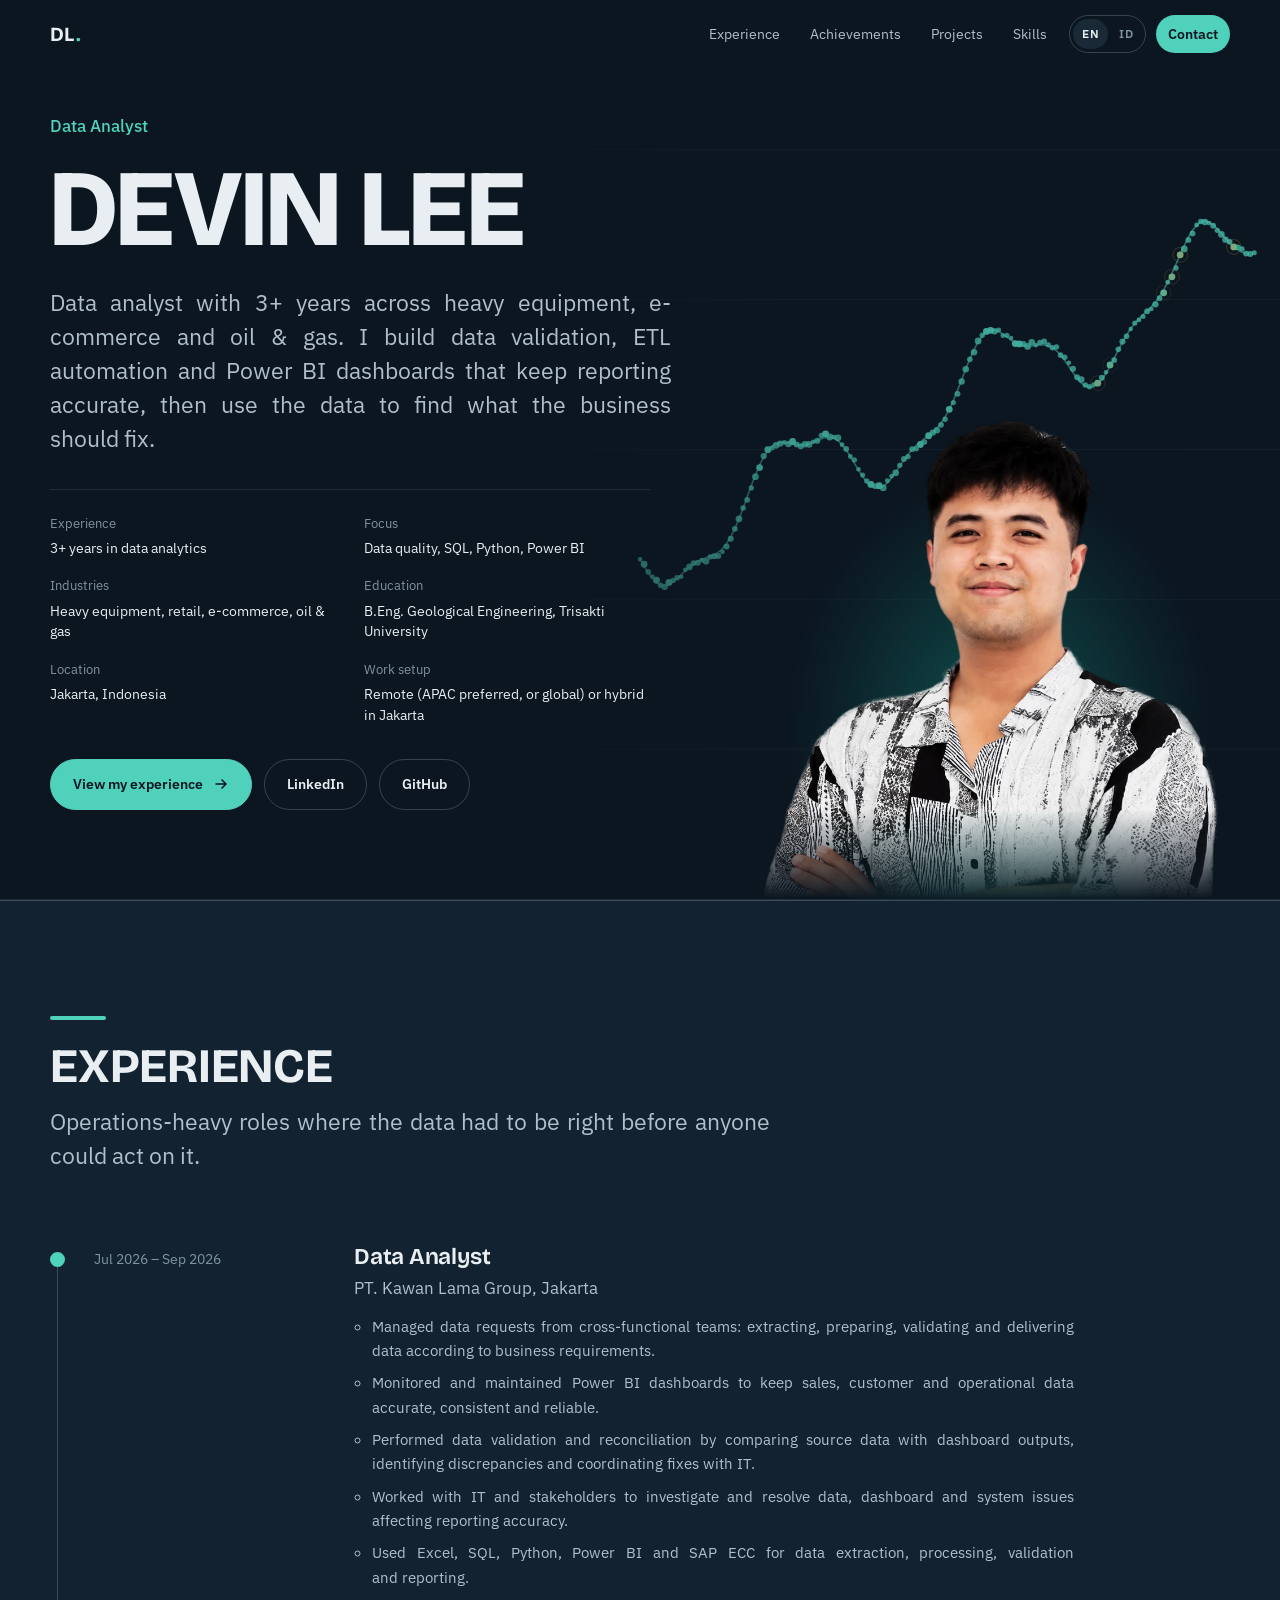
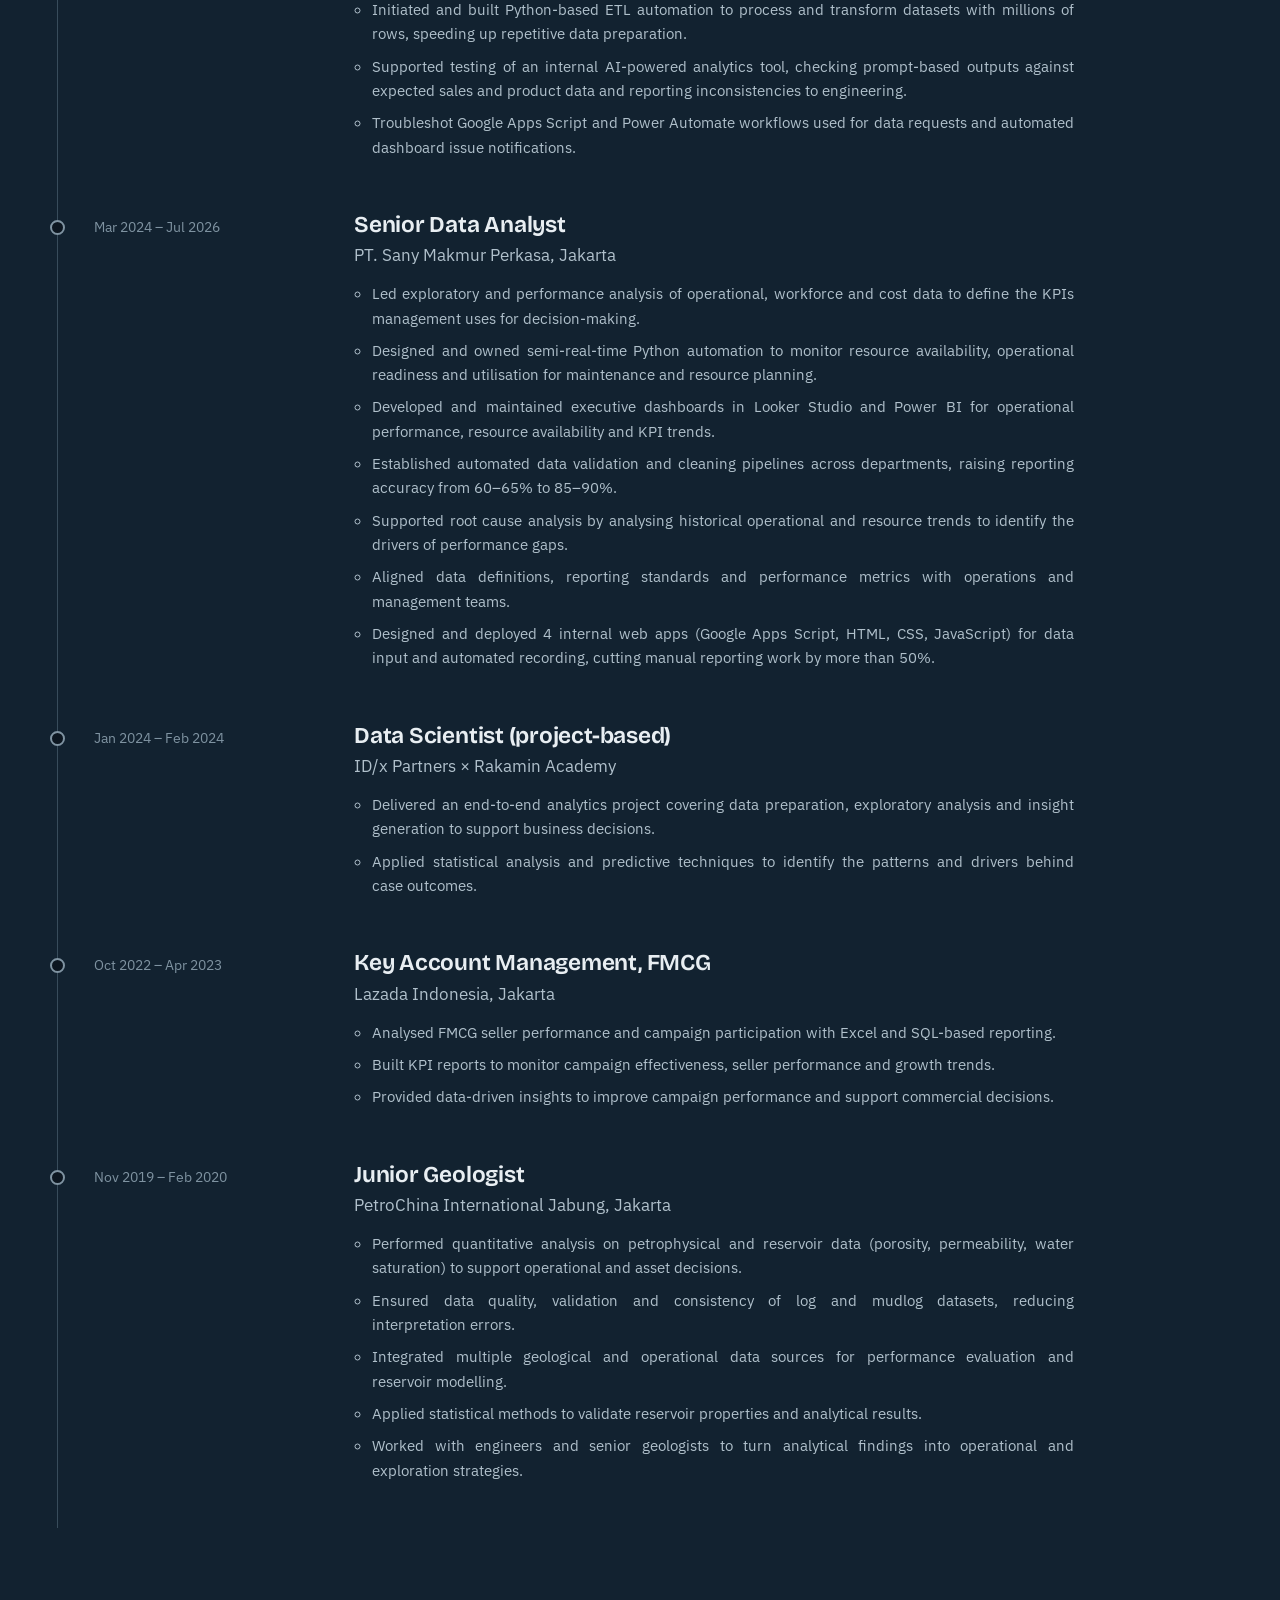
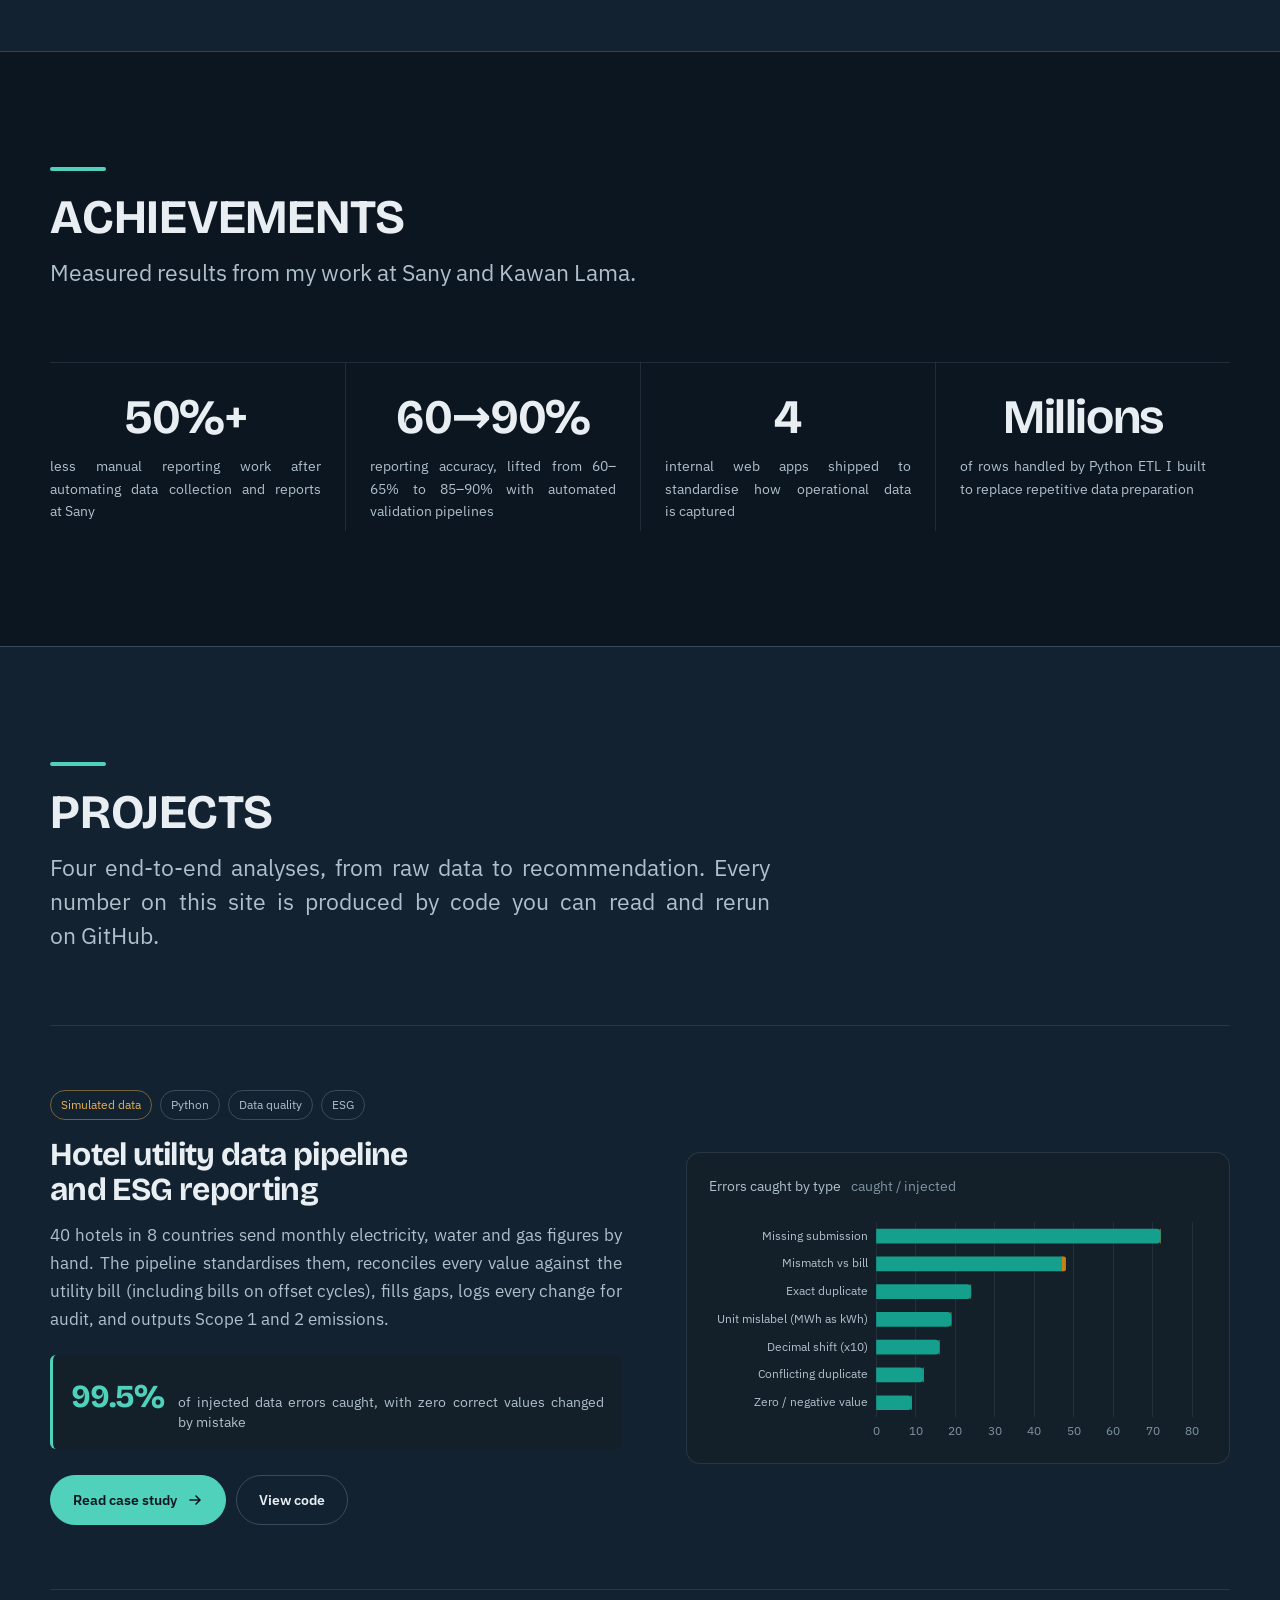
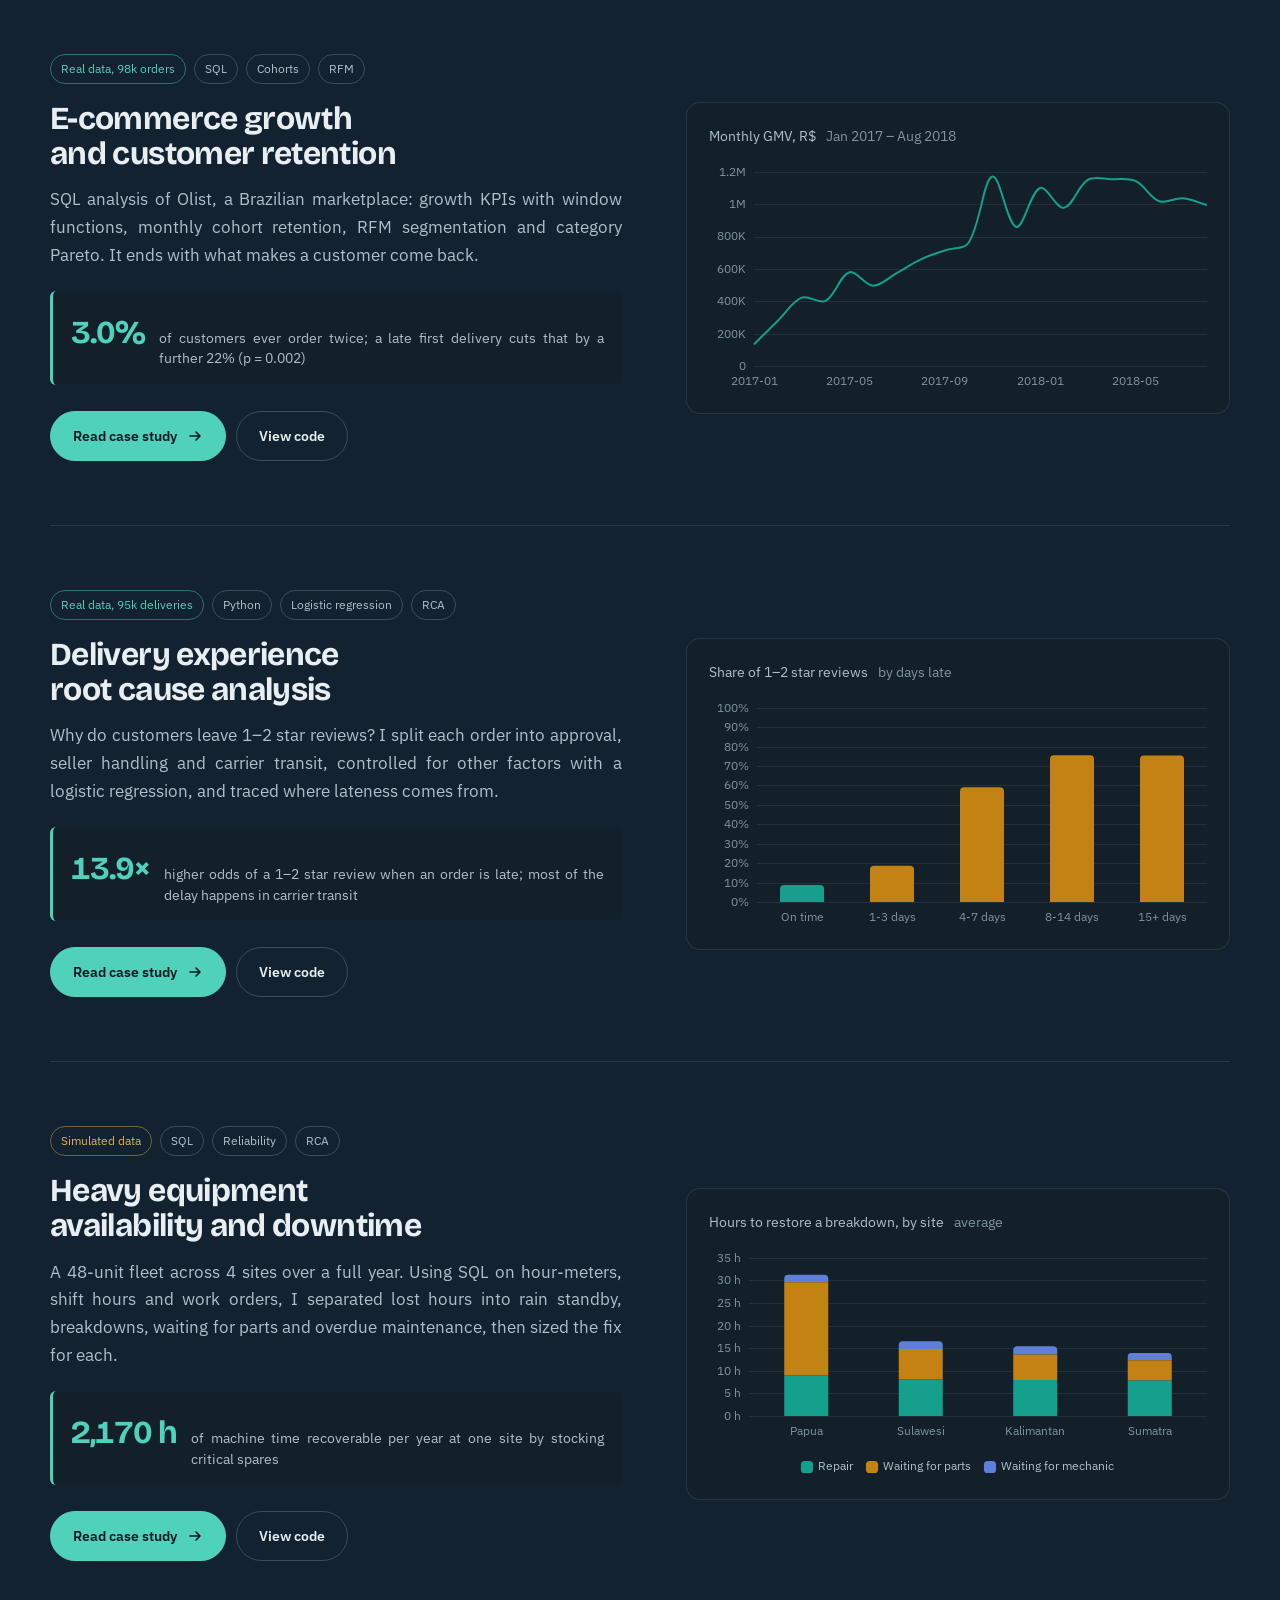
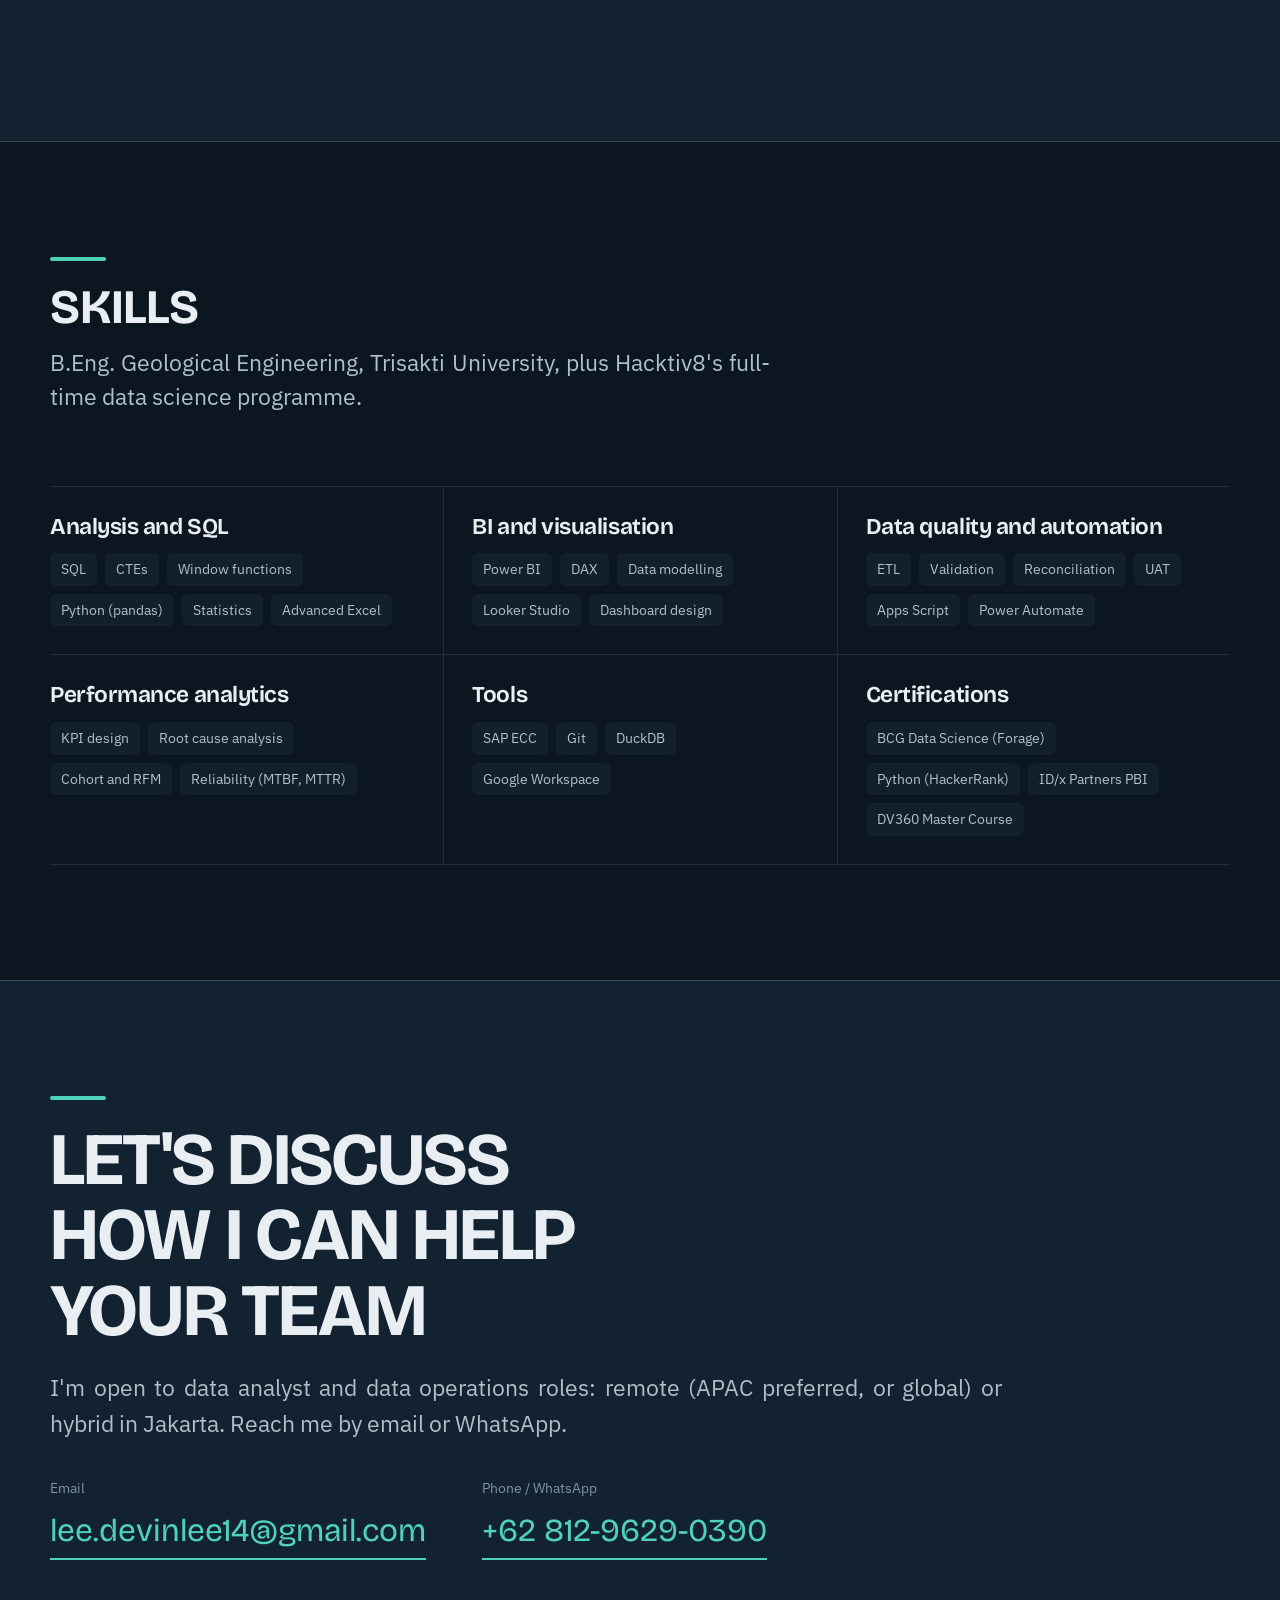
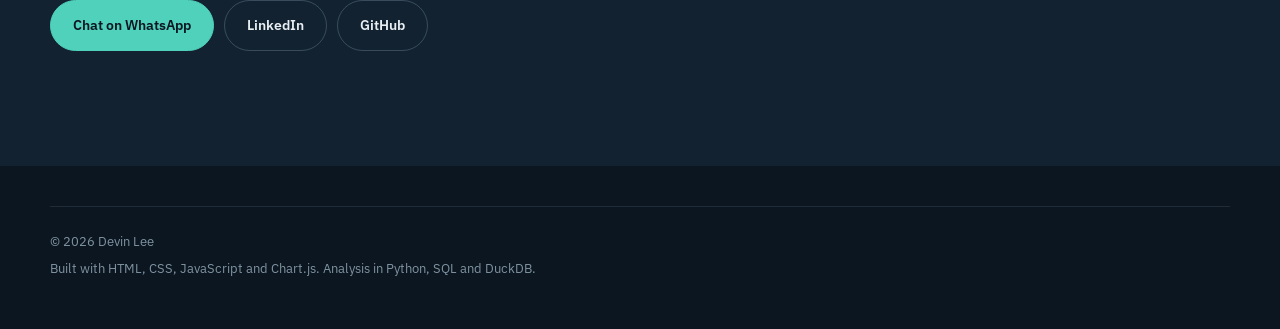
==== index.html @ f7d73920 "Data analytics portfolio: website and four projects" ====
<!DOCTYPE html>

<html lang="en">
<head>
<meta charset="utf-8"/>
<meta content="width=device-width, initial-scale=1" name="viewport"/>
<title>Devin Lee | Data Analyst</title>
<meta content="Data analyst in Jakarta: data quality, ETL automation, SQL and Power BI. Four end-to-end projects with code." name="description"/>
<meta content="Devin Lee | Data Analyst" property="og:title"/>
<meta content="Data analyst in Jakarta. Experience, achievements and four end-to-end projects in data quality, SQL, root cause analysis and ESG reporting." property="og:description"/>
<meta content="website" property="og:type"/>
<meta content="#0c1620" name="theme-color"/>
<link href="assets/favicon.svg" rel="icon" type="image/svg+xml"/>
<link as="font" crossorigin="" href="assets/fonts/bricolage-grotesque.woff2" rel="preload" type="font/woff2"/>
<link as="image" href="assets/profile.webp" rel="preload"/>
<link href="assets/css/style.css" rel="stylesheet"/>
</head>
<body>
<a class="skip" data-id="Lewati ke project" href="#projects">Skip to projects</a>
<header class="nav">
<div class="wrap">
<a aria-label="Back to top" class="brand" href="#top">DL<span>.</span></a>
<button aria-controls="nav-links" aria-expanded="false" class="menu-btn">Menu</button>
<nav aria-label="Main" class="nav-links" id="nav-links">
<a data-id="Pengalaman" href="#experience">Experience</a>
<a data-id="Pencapaian" href="#achievements">Achievements</a>
<a data-id="Project" href="#projects">Projects</a>
<a data-id="Keahlian" href="#skills">Skills</a>
<button aria-label="Ganti bahasa ke Bahasa Indonesia" class="lang-toggle" type="button"><span class="on">EN</span><span>ID</span></button>
      <a class="cta" data-id="Kontak" href="#contact">Contact</a>
</nav>
</div>
</header>
<main id="top">
<!-- ============================== PROFILE -->
<section aria-label="Profile" class="hero">
<canvas aria-hidden="true" id="data-canvas"></canvas>
<div class="wrap hero-grid">
<div class="hero-text">
<p class="role fade-in">Data Analyst</p>
<h1>
<span class="line"><span>Devin Lee</span></span>
</h1>
<p class="lede fade-in" data-id="Data analyst dengan pengalaman 3+ tahun di industri alat berat, e-commerce, serta minyak &amp;amp; gas. Saya membangun validasi data, otomasi ETL, dan dashboard Power BI agar laporan tetap akurat, lalu memakai data tersebut untuk menemukan apa yang perlu diperbaiki bisnis.">Data analyst with 3+ years across heavy equipment, e-commerce and oil &amp; gas. I build data validation, ETL automation and Power BI dashboards that keep reporting accurate, then use the data to find what the business should fix.</p>
<dl class="profile-facts fade-in">
<div><dt data-id="Pengalaman">Experience</dt><dd data-id="3+ tahun di bidang data analytics">3+ years in data analytics</dd></div>
<div><dt data-id="Fokus">Focus</dt><dd>Data quality, SQL, Python, Power BI</dd></div>
<div><dt data-id="Industri">Industries</dt><dd data-id="Alat berat, retail, e-commerce, minyak &amp;amp; gas">Heavy equipment, retail, e-commerce, oil &amp; gas</dd></div>
<div><dt data-id="Pendidikan">Education</dt><dd data-id="S1 Teknik Geologi, Universitas Trisakti">B.Eng. Geological Engineering, Trisakti University</dd></div>
<div><dt data-id="Lokasi">Location</dt><dd>Jakarta, Indonesia</dd></div>
<div><dt data-id="Pola kerja">Work setup</dt><dd data-id="Remote (diutamakan APAC, atau global) atau hybrid di Jakarta">Remote (APAC preferred, or global) or hybrid in Jakarta</dd></div>
</dl>
<div class="hero-actions fade-in">
<a class="btn primary" data-id='Lihat pengalaman saya
            &lt;svg aria-hidden="true" fill="none" viewbox="0 0 16 16"&gt;&lt;path d="M3 8h10M9 4l4 4-4 4" stroke="currentColor" stroke-linecap="round" stroke-linejoin="round" stroke-width="1.6"&gt;&lt;/path&gt;&lt;/svg&gt;' href="#experience">View my experience
            <svg aria-hidden="true" fill="none" viewbox="0 0 16 16"><path d="M3 8h10M9 4l4 4-4 4" stroke="currentColor" stroke-linecap="round" stroke-linejoin="round" stroke-width="1.6"></path></svg></a>
<a class="btn" href="https://www.linkedin.com/in/devin-lee-5566b6206/" rel="noopener" target="_blank">LinkedIn</a>
<a class="btn" href="https://github.com/devinlee14" rel="noopener" target="_blank">GitHub</a>
</div>
</div>
<figure class="portrait fade-in">
<img alt="Portrait of Devin Lee" height="883" src="assets/profile.webp" width="900"/>
</figure>
</div>
</section>
<!-- ============================== EXPERIENCE -->
<section aria-labelledby="exp-title" id="experience">
<div class="wrap">
<div class="section-head reveal">
<h2 data-id="Pengalaman" id="exp-title">Experience</h2>
<p data-id="Peran yang dekat dengan operasional, di mana data harus benar sebelum ada yang bisa mengambil keputusan.">Operations-heavy roles where the data had to be right before anyone could act on it.</p>
</div>
<ol class="timeline">
<li class="reveal">
<div class="when">Jul 2026 – Sep 2026</div>
<div>
<h3>Data Analyst</h3>
<div class="org">PT. Kawan Lama Group, Jakarta</div>
<ul>
<li data-id="Menangani permintaan data dari berbagai tim: mengekstrak, menyiapkan, memvalidasi, dan mengirimkan data sesuai kebutuhan bisnis.">Managed data requests from cross-functional teams: extracting, preparing, validating and delivering data according to business requirements.</li>
<li data-id="Memantau dan memelihara dashboard Power BI agar data penjualan, pelanggan, dan operasional tetap akurat, konsisten, dan andal.">Monitored and maintained Power BI dashboards to keep sales, customer and operational data accurate, consistent and reliable.</li>
<li data-id="Melakukan validasi dan rekonsiliasi data dengan membandingkan data sumber dan output dashboard, menemukan selisih, lalu mengoordinasikan perbaikannya dengan tim IT.">Performed data validation and reconciliation by comparing source data with dashboard outputs, identifying discrepancies and coordinating fixes with IT.</li>
<li data-id="Bekerja sama dengan IT dan stakeholder untuk menyelidiki dan menyelesaikan masalah data, dashboard, dan sistem yang memengaruhi akurasi laporan.">Worked with IT and stakeholders to investigate and resolve data, dashboard and system issues affecting reporting accuracy.</li>
<li data-id="Menggunakan Excel, SQL, Python, Power BI, dan SAP ECC untuk ekstraksi, pengolahan, validasi, dan pelaporan data.">Used Excel, SQL, Python, Power BI and SAP ECC for data extraction, processing, validation and reporting.</li>
<li data-id="Menginisiasi dan membangun otomasi ETL berbasis Python untuk mengolah dataset berisi jutaan baris, sehingga persiapan data yang berulang menjadi jauh lebih cepat.">Initiated and built Python-based ETL automation to process and transform datasets with millions of rows, speeding up repetitive data preparation.</li>
<li data-id="Mendukung pengujian tool analitik internal berbasis AI dengan mencocokkan output berbasis prompt terhadap data penjualan dan produk, lalu melaporkan ketidaksesuaian ke tim engineering.">Supported testing of an internal AI-powered analytics tool, checking prompt-based outputs against expected sales and product data and reporting inconsistencies to engineering.</li>
<li data-id="Menangani masalah pada workflow Google Apps Script dan Power Automate yang dipakai untuk permintaan data dan notifikasi otomatis masalah dashboard.">Troubleshot Google Apps Script and Power Automate workflows used for data requests and automated dashboard issue notifications.</li>
</ul>
</div>
</li>
<li class="reveal">
<div class="when">Mar 2024 – Jul 2026</div>
<div>
<h3>Senior Data Analyst</h3>
<div class="org">PT. Sany Makmur Perkasa, Jakarta</div>
<ul>
<li data-id="Memimpin analisis eksploratif dan kinerja atas data operasional, tenaga kerja, dan biaya untuk menetapkan KPI yang dipakai manajemen dalam mengambil keputusan.">Led exploratory and performance analysis of operational, workforce and cost data to define the KPIs management uses for decision-making.</li>
<li data-id="Merancang dan bertanggung jawab atas otomasi Python semi-real-time untuk memantau ketersediaan sumber daya, kesiapan operasional, dan utilisasi bagi perencanaan maintenance dan sumber daya.">Designed and owned semi-real-time Python automation to monitor resource availability, operational readiness and utilisation for maintenance and resource planning.</li>
<li data-id="Membangun dan memelihara dashboard eksekutif di Looker Studio dan Power BI untuk kinerja operasional, ketersediaan sumber daya, dan tren KPI.">Developed and maintained executive dashboards in Looker Studio and Power BI for operational performance, resource availability and KPI trends.</li>
<li data-id="Membangun pipeline validasi dan pembersihan data otomatis lintas departemen, yang menaikkan akurasi laporan dari 60–65% menjadi 85–90%.">Established automated data validation and cleaning pipelines across departments, raising reporting accuracy from 60–65% to 85–90%.</li>
<li data-id="Mendukung root cause analysis dengan menganalisis tren historis operasional dan sumber daya untuk menemukan penyebab kesenjangan kinerja.">Supported root cause analysis by analysing historical operational and resource trends to identify the drivers of performance gaps.</li>
<li data-id="Menyelaraskan definisi data, standar pelaporan, dan metrik kinerja bersama tim operasional dan manajemen.">Aligned data definitions, reporting standards and performance metrics with operations and management teams.</li>
<li data-id="Merancang dan meluncurkan 4 aplikasi web internal (Google Apps Script, HTML, CSS, JavaScript) untuk input dan pencatatan data otomatis, yang memangkas pekerjaan laporan manual lebih dari 50%.">Designed and deployed 4 internal web apps (Google Apps Script, HTML, CSS, JavaScript) for data input and automated recording, cutting manual reporting work by more than 50%.</li>
</ul>
</div>
</li>
<li class="reveal">
<div class="when">Jan 2024 – Feb 2024</div>
<div>
<h3 data-id="Data Scientist (berbasis project)">Data Scientist (project-based)</h3>
<div class="org">ID/x Partners × Rakamin Academy</div>
<ul>
<li data-id="Menyelesaikan project analitik end-to-end, mulai dari persiapan data, analisis eksploratif, hingga penyusunan insight untuk mendukung keputusan bisnis.">Delivered an end-to-end analytics project covering data preparation, exploratory analysis and insight generation to support business decisions.</li>
<li data-id="Menerapkan analisis statistik dan teknik prediktif untuk menemukan pola dan faktor penentu hasil kasus.">Applied statistical analysis and predictive techniques to identify the patterns and drivers behind case outcomes.</li>
</ul>
</div>
</li>
<li class="reveal">
<div class="when">Oct 2022 – Apr 2023</div>
<div>
<h3>Key Account Management, FMCG</h3>
<div class="org">Lazada Indonesia, Jakarta</div>
<ul>
<li data-id="Menganalisis kinerja seller FMCG dan partisipasi kampanye dengan laporan berbasis Excel dan SQL.">Analysed FMCG seller performance and campaign participation with Excel and SQL-based reporting.</li>
<li data-id="Membuat laporan KPI untuk memantau efektivitas kampanye, kinerja seller, dan tren pertumbuhan.">Built KPI reports to monitor campaign effectiveness, seller performance and growth trends.</li>
<li data-id="Memberikan insight berbasis data untuk meningkatkan kinerja kampanye dan mendukung keputusan komersial.">Provided data-driven insights to improve campaign performance and support commercial decisions.</li>
</ul>
</div>
</li>
<li class="reveal">
<div class="when">Nov 2019 – Feb 2020</div>
<div>
<h3>Junior Geologist</h3>
<div class="org">PetroChina International Jabung, Jakarta</div>
<ul>
<li data-id="Melakukan analisis kuantitatif atas data petrofisika dan reservoir (porositas, permeabilitas, saturasi air) untuk mendukung keputusan operasional dan aset.">Performed quantitative analysis on petrophysical and reservoir data (porosity, permeability, water saturation) to support operational and asset decisions.</li>
<li data-id="Menjaga kualitas, validasi, dan konsistensi dataset log dan mudlog sehingga kesalahan interpretasi berkurang.">Ensured data quality, validation and consistency of log and mudlog datasets, reducing interpretation errors.</li>
<li data-id="Mengintegrasikan berbagai sumber data geologi dan operasional untuk evaluasi kinerja dan pemodelan reservoir.">Integrated multiple geological and operational data sources for performance evaluation and reservoir modelling.</li>
<li data-id="Menerapkan metode statistik untuk memvalidasi properti reservoir dan hasil analisis.">Applied statistical methods to validate reservoir properties and analytical results.</li>
<li data-id="Bekerja sama dengan engineer dan geolog senior untuk menerjemahkan temuan analisis menjadi strategi operasional dan eksplorasi.">Worked with engineers and senior geologists to turn analytical findings into operational and exploration strategies.</li>
</ul>
</div>
</li>
</ol>
</div>
</section>
<!-- ============================== ACHIEVEMENTS -->
<section aria-labelledby="ach-title" class="impact" id="achievements">
<div class="wrap">
<div class="section-head reveal">
<h2 data-id="Pencapaian" id="ach-title">Achievements</h2>
<p data-id="Hasil terukur dari pekerjaan saya di Sany dan Kawan Lama.">Measured results from my work at Sany and Kawan Lama.</p>
</div>
<div class="impact-grid">
<div class="impact-item reveal"><b class="num">50%+</b><p data-id="pekerjaan laporan manual berkurang setelah pengumpulan data dan laporan di Sany diotomasi">less manual reporting work after automating data collection and reports at Sany</p></div>
<div class="impact-item reveal" style="transition-delay:.08s"><b class="num">60→90%</b><p data-id="akurasi laporan, naik dari 60–65% menjadi 85–90% berkat pipeline validasi otomatis">reporting accuracy, lifted from 60–65% to 85–90% with automated validation pipelines</p></div>
<div class="impact-item reveal" style="transition-delay:.16s"><b class="num">4</b><p data-id="aplikasi web internal yang diluncurkan untuk menstandarkan cara data operasional dicatat">internal web apps shipped to standardise how operational data is captured</p></div>
<div class="impact-item reveal" style="transition-delay:.24s"><b class="num">Millions</b><p data-id="baris data diolah oleh ETL Python yang saya bangun untuk menggantikan persiapan data yang berulang">of rows handled by Python ETL I built to replace repetitive data preparation</p></div>
</div>
</div>
</section>
<!-- ============================== PROJECTS -->
<section aria-labelledby="projects-title" id="projects">
<div class="wrap">
<div class="section-head reveal">
<h2 data-id="Project" id="projects-title">Projects</h2>
<p data-id="Empat analisis end-to-end, dari data mentah sampai rekomendasi. Setiap angka di situs ini dihasilkan oleh kode yang bisa Anda baca dan jalankan ulang di GitHub.">Four end-to-end analyses, from raw data to recommendation. Every number on this site is produced by code you can read and rerun on GitHub.</p>
</div>
<article class="project">
<div class="project-text reveal from-left">
<div class="project-meta"><span class="chip sim" data-id="Data simulasi">Simulated data</span><span class="chip">Python</span><span class="chip" data-id="Kualitas data">Data quality</span><span class="chip">ESG</span></div>
<h3 data-id="Pipeline data utilitas hotel dan pelaporan ESG"><a href="projects/hotel-esg-data-pipeline/">Hotel utility data pipeline and ESG reporting</a></h3>
<p class="summary" data-id="40 hotel di 8 negara mengirim data listrik, air, dan gas bulanan secara manual. Pipeline ini menstandarkan data, mencocokkan setiap nilai dengan tagihan utilitas (termasuk tagihan dengan siklus tidak sejajar bulan), mengisi data yang hilang, mencatat setiap perubahan untuk audit, lalu menghasilkan emisi Scope 1 dan 2.">40 hotels in 8 countries send monthly electricity, water and gas figures by hand. The pipeline standardises them, reconciles every value against the utility bill (including bills on offset cycles), fills gaps, logs every change for audit, and outputs Scope 1 and 2 emissions.</p>
<div class="result"><b class="num" data-kpi="hotel-recall">99.5%</b><span data-id="kesalahan data yang disisipkan berhasil terdeteksi, tanpa satu pun nilai benar yang ikut terubah">of injected data errors caught, with zero correct values changed by mistake</span></div>
<div class="project-links">
<a class="btn primary" data-id='Baca studi kasus
              &lt;svg aria-hidden="true" fill="none" viewbox="0 0 16 16"&gt;&lt;path d="M3 8h10M9 4l4 4-4 4" stroke="currentColor" stroke-linecap="round" stroke-linejoin="round" stroke-width="1.6"&gt;&lt;/path&gt;&lt;/svg&gt;' href="projects/hotel-esg-data-pipeline/">Read case study
              <svg aria-hidden="true" fill="none" viewbox="0 0 16 16"><path d="M3 8h10M9 4l4 4-4 4" stroke="currentColor" stroke-linecap="round" stroke-linejoin="round" stroke-width="1.6"></path></svg></a>
<a class="btn" data-id="Lihat kode" href="https://github.com/devinlee14/devinlee14.github.io/tree/main/projects/hotel-esg-data-pipeline" rel="noopener" target="_blank">View code</a>
</div>
</div>
<div class="project-visual reveal from-right">
<div class="viz-title"><span data-id="Kesalahan terdeteksi per jenis">Errors caught by type</span><span data-id="terdeteksi / disisipkan">caught / injected</span></div>
<div class="chart-box"><canvas aria-label="Bar chart of errors caught by type" id="mini-hotel"></canvas></div>
</div>
</article>
<article class="project">
<div class="project-text reveal from-left">
<div class="project-meta"><span class="chip real" data-id="Data asli, 98 ribu pesanan">Real data, 98k orders</span><span class="chip">SQL</span><span class="chip" data-id="Kohort">Cohorts</span><span class="chip">RFM</span></div>
<h3 data-id="Pertumbuhan e-commerce dan retensi pelanggan"><a href="projects/ecommerce-customer-analytics/">E-commerce growth and customer retention</a></h3>
<p class="summary" data-id="Analisis SQL atas Olist, marketplace asal Brasil: KPI pertumbuhan dengan window function, retensi kohort bulanan, segmentasi RFM, dan Pareto kategori. Diakhiri dengan temuan tentang apa yang membuat pelanggan kembali berbelanja.">SQL analysis of Olist, a Brazilian marketplace: growth KPIs with window functions, monthly cohort retention, RFM segmentation and category Pareto. It ends with what makes a customer come back.</p>
<div class="result"><b class="num">3.0%</b><span data-id="pelanggan yang pernah berbelanja lagi; pengiriman pertama yang terlambat menurunkannya 22% lagi (p = 0,002)">of customers ever order twice; a late first delivery cuts that by a further 22% (p = 0.002)</span></div>
<div class="project-links">
<a class="btn primary" data-id='Baca studi kasus
              &lt;svg aria-hidden="true" fill="none" viewbox="0 0 16 16"&gt;&lt;path d="M3 8h10M9 4l4 4-4 4" stroke="currentColor" stroke-linecap="round" stroke-linejoin="round" stroke-width="1.6"&gt;&lt;/path&gt;&lt;/svg&gt;' href="projects/ecommerce-customer-analytics/">Read case study
              <svg aria-hidden="true" fill="none" viewbox="0 0 16 16"><path d="M3 8h10M9 4l4 4-4 4" stroke="currentColor" stroke-linecap="round" stroke-linejoin="round" stroke-width="1.6"></path></svg></a>
<a class="btn" data-id="Lihat kode" href="https://github.com/devinlee14/devinlee14.github.io/tree/main/projects/ecommerce-customer-analytics" rel="noopener" target="_blank">View code</a>
</div>
</div>
<div class="project-visual reveal from-right">
<div class="viz-title"><span data-id="GMV bulanan, R$">Monthly GMV, R$</span><span data-id="Jan 2017 – Agu 2018">Jan 2017 – Aug 2018</span></div>
<div class="chart-box"><canvas aria-label="Line chart of monthly GMV" id="mini-ecom"></canvas></div>
</div>
</article>
<article class="project">
<div class="project-text reveal from-left">
<div class="project-meta"><span class="chip real" data-id="Data asli, 95 ribu pengiriman">Real data, 95k deliveries</span><span class="chip">Python</span><span class="chip" data-id="Regresi logistik">Logistic regression</span><span class="chip">RCA</span></div>
<h3 data-id="Root cause analysis pengalaman pengiriman"><a href="projects/delivery-experience-rca/">Delivery experience root cause analysis</a></h3>
<p class="summary" data-id="Mengapa pelanggan memberi review bintang 1–2? Saya memecah setiap pesanan menjadi tahap persetujuan, penanganan seller, dan pengiriman kurir, mengontrol faktor lain dengan regresi logistik, lalu menelusuri dari mana keterlambatan berasal.">Why do customers leave 1–2 star reviews? I split each order into approval, seller handling and carrier transit, controlled for other factors with a logistic regression, and traced where lateness comes from.</p>
<div class="result"><b class="num">13.9×</b><span data-id="peluang lebih besar mendapat review bintang 1–2 saat pesanan terlambat; sebagian besar keterlambatan terjadi di kurir">higher odds of a 1–2 star review when an order is late; most of the delay happens in carrier transit</span></div>
<div class="project-links">
<a class="btn primary" data-id='Baca studi kasus
              &lt;svg aria-hidden="true" fill="none" viewbox="0 0 16 16"&gt;&lt;path d="M3 8h10M9 4l4 4-4 4" stroke="currentColor" stroke-linecap="round" stroke-linejoin="round" stroke-width="1.6"&gt;&lt;/path&gt;&lt;/svg&gt;' href="projects/delivery-experience-rca/">Read case study
              <svg aria-hidden="true" fill="none" viewbox="0 0 16 16"><path d="M3 8h10M9 4l4 4-4 4" stroke="currentColor" stroke-linecap="round" stroke-linejoin="round" stroke-width="1.6"></path></svg></a>
<a class="btn" data-id="Lihat kode" href="https://github.com/devinlee14/devinlee14.github.io/tree/main/projects/delivery-experience-rca" rel="noopener" target="_blank">View code</a>
</div>
</div>
<div class="project-visual reveal from-right">
<div class="viz-title"><span data-id="Porsi review bintang 1–2">Share of 1–2 star reviews</span><span data-id="berdasarkan hari keterlambatan">by days late</span></div>
<div class="chart-box"><canvas aria-label="Bar chart of bad review share by lateness" id="mini-delivery"></canvas></div>
</div>
</article>
<article class="project">
<div class="project-text reveal from-left">
<div class="project-meta"><span class="chip sim" data-id="Data simulasi">Simulated data</span><span class="chip">SQL</span><span class="chip" data-id="Keandalan">Reliability</span><span class="chip">RCA</span></div>
<h3 data-id="Ketersediaan dan downtime alat berat"><a href="projects/equipment-utilization-rca/">Heavy equipment availability and downtime</a></h3>
<p class="summary" data-id="Armada 48 unit di 4 site selama satu tahun penuh. Dengan SQL atas data hour-meter, jam shift, dan work order, saya memisahkan jam yang hilang menjadi standby karena hujan, kerusakan, menunggu suku cadang, dan servis yang terlambat, lalu menghitung dampak perbaikan untuk masing-masing.">A 48-unit fleet across 4 sites over a full year. Using SQL on hour-meters, shift hours and work orders, I separated lost hours into rain standby, breakdowns, waiting for parts and overdue maintenance, then sized the fix for each.</p>
<div class="result"><b class="num">2,170 h</b><span data-id="jam mesin per tahun bisa dipulihkan di satu site dengan menyetok suku cadang penting">of machine time recoverable per year at one site by stocking critical spares</span></div>
<div class="project-links">
<a class="btn primary" data-id='Baca studi kasus
              &lt;svg aria-hidden="true" fill="none" viewbox="0 0 16 16"&gt;&lt;path d="M3 8h10M9 4l4 4-4 4" stroke="currentColor" stroke-linecap="round" stroke-linejoin="round" stroke-width="1.6"&gt;&lt;/path&gt;&lt;/svg&gt;' href="projects/equipment-utilization-rca/">Read case study
              <svg aria-hidden="true" fill="none" viewbox="0 0 16 16"><path d="M3 8h10M9 4l4 4-4 4" stroke="currentColor" stroke-linecap="round" stroke-linejoin="round" stroke-width="1.6"></path></svg></a>
<a class="btn" data-id="Lihat kode" href="https://github.com/devinlee14/devinlee14.github.io/tree/main/projects/equipment-utilization-rca" rel="noopener" target="_blank">View code</a>
</div>
</div>
<div class="project-visual reveal from-right">
<div class="viz-title"><span data-id="Jam pemulihan kerusakan, per site">Hours to restore a breakdown, by site</span><span data-id="rata-rata">average</span></div>
<div class="chart-box"><canvas aria-label="Stacked bar chart of repair time by site" id="mini-equip"></canvas></div>
</div>
</article>
</div>
</section>
<!-- ============================== SKILLS -->
<section aria-labelledby="skills-title" id="skills">
<div class="wrap">
<div class="section-head reveal">
<h2 data-id="Keahlian" id="skills-title">Skills</h2>
<p data-id="S1 Teknik Geologi Universitas Trisakti, ditambah program data science full-time dari Hacktiv8.">B.Eng. Geological Engineering, Trisakti University, plus Hacktiv8's full-time data science programme.</p>
</div>
<div class="skills">
<div class="skill-group reveal"><h3 data-id="Analisis dan SQL">Analysis and SQL</h3><ul><li>SQL</li><li>CTEs</li><li>Window functions</li><li>Python (pandas)</li><li data-id="Statistik">Statistics</li><li>Advanced Excel</li></ul></div>
<div class="skill-group reveal"><h3 data-id="BI dan visualisasi">BI and visualisation</h3><ul><li>Power BI</li><li>DAX</li><li data-id="Pemodelan data">Data modelling</li><li>Looker Studio</li><li>Dashboard design</li></ul></div>
<div class="skill-group reveal"><h3 data-id="Kualitas data dan otomasi">Data quality and automation</h3><ul><li>ETL</li><li data-id="Validasi">Validation</li><li data-id="Rekonsiliasi">Reconciliation</li><li>UAT</li><li>Apps Script</li><li>Power Automate</li></ul></div>
<div class="skill-group reveal"><h3 data-id="Analitik kinerja">Performance analytics</h3><ul><li data-id="Perancangan KPI">KPI design</li><li>Root cause analysis</li><li data-id="Kohort dan RFM">Cohort and RFM</li><li data-id="Keandalan (MTBF, MTTR)">Reliability (MTBF, MTTR)</li></ul></div>
<div class="skill-group reveal"><h3>Tools</h3><ul><li>SAP ECC</li><li>Git</li><li>DuckDB</li><li>Google Workspace</li></ul></div>
<div class="skill-group reveal"><h3 data-id="Sertifikasi">Certifications</h3><ul><li>BCG Data Science (Forage)</li><li>Python (HackerRank)</li><li>ID/x Partners PBI</li><li>DV360 Master Course</li></ul></div>
</div>
</div>
</section>
<!-- ============================== CONTACT -->
<section aria-labelledby="contact-title" class="contact" id="contact">
<div class="wrap">
<div class="contact-inner reveal">
<h2 data-id="Mari diskusikan bagaimana saya bisa membantu tim Anda" id="contact-title">Let's discuss how I can help your team</h2>
<p data-id="Saya terbuka untuk posisi data analyst dan data operations: remote (diutamakan APAC, atau global) atau hybrid di Jakarta. Hubungi saya lewat email atau WhatsApp.">I'm open to data analyst and data operations roles: remote (APAC preferred, or global) or hybrid in Jakarta. Reach me by email or WhatsApp.</p>
<div class="contact-list">
<div class="contact-item">
<span class="label">Email</span>
<a class="mail" href="mailto:lee.devinlee14@gmail.com">lee.devinlee14@gmail.com</a>
</div>
<div class="contact-item">
<span class="label" data-id="Telepon / WhatsApp">Phone / WhatsApp</span>
<a class="mail" href="https://wa.me/6281296290390" rel="noopener" target="_blank">+62 812-9629-0390</a>
</div>
</div>
<div class="socials">
<a class="btn primary" data-id="Chat lewat WhatsApp" href="https://wa.me/6281296290390" rel="noopener" target="_blank">Chat on WhatsApp</a>
<a class="btn" href="https://www.linkedin.com/in/devin-lee-5566b6206/" rel="noopener" target="_blank">LinkedIn</a>
<a class="btn" href="https://github.com/devinlee14" rel="noopener" target="_blank">GitHub</a>
</div>
</div>
</div>
</section>
</main>
<footer>
<div class="wrap">
<span>© 2026 Devin Lee</span>
<span data-id="Dibuat dengan HTML, CSS, JavaScript, dan Chart.js. Analisis dengan Python, SQL, dan DuckDB.">Built with HTML, CSS, JavaScript and Chart.js. Analysis in Python, SQL and DuckDB.</span>
</div>
</footer>
<script src="assets/vendor/lenis.min.js"></script>
<script src="assets/vendor/chart.umd.min.js"></script>
<script src="assets/js/main.js"></script>
<script src="assets/js/home.js"></script>
</body>
</html>
---- assets/css/style.css ----
/* ==========================================================================
   Devin Yaung Lee — portfolio
   Palette: deep harbour blue-slate with a teal "validated" accent and an amber
   "flagged" accent, the two states every data check ends in.
   ========================================================================== */
/* Self-hosted fonts (SIL Open Font License) */
@font-face { font-family: "Bricolage Grotesque"; src: url("../fonts/bricolage-grotesque.woff2") format("woff2"); font-weight: 200 800; font-display: swap; }
@font-face { font-family: "IBM Plex Sans"; src: url("../fonts/ibm-plex-sans-400.woff2") format("woff2"); font-weight: 400; font-display: swap; }
@font-face { font-family: "IBM Plex Sans"; src: url("../fonts/ibm-plex-sans-500.woff2") format("woff2"); font-weight: 500; font-display: swap; }
@font-face { font-family: "IBM Plex Sans"; src: url("../fonts/ibm-plex-sans-600.woff2") format("woff2"); font-weight: 600; font-display: swap; }

:root {
  color-scheme: dark;
  --bg: #0c1620;
  --bg-2: #122230;
  --surface: #132029;
  --surface-2: #192a36;
  --line: rgba(168, 196, 214, 0.13);
  --line-strong: rgba(168, 196, 214, 0.26);
  --text: #e8eef2;
  --text-2: #b0c0cb;
  --muted: #7f93a1;
  --teal: #4fd1bc;          /* UI accent (text-safe) */
  --amber: #e8b04f;         /* flagged / attention */
  /* chart palette — validated for the dark surface (CVD-safe) */
  --c1: #14a08d;
  --c2: #c48214;
  --c3: #5e80da;
  --c4: #d05e82;

  --font-display: "Bricolage Grotesque", "IBM Plex Sans", system-ui, sans-serif;
  --font-body: "IBM Plex Sans", system-ui, -apple-system, "Segoe UI", sans-serif;

  --step--1: clamp(0.83rem, 0.8rem + 0.1vw, 0.9rem);
  --step-0: clamp(1rem, 0.96rem + 0.2vw, 1.09rem);
  --step-1: clamp(1.2rem, 1.1rem + 0.45vw, 1.42rem);
  --step-2: clamp(1.5rem, 1.3rem + 0.9vw, 2rem);
  --step-3: clamp(2rem, 1.6rem + 1.8vw, 3rem);
  --step-4: clamp(2.6rem, 1.9rem + 3.4vw, 4.9rem);

  --gutter: clamp(16px, 4vw, 48px);
  --max: 1180px;
  --ease: cubic-bezier(0.22, 1, 0.36, 1);
  --radius-s: 6px;
  --radius-m: 14px;
}

*, *::before, *::after { box-sizing: border-box; }
html { -webkit-text-size-adjust: 100%; }
html.lenis, html.lenis body { height: auto; }
.lenis.lenis-smooth { scroll-behavior: auto !important; }
body {
  margin: 0;
  background: var(--bg);
  color: var(--text);
  font-family: var(--font-body);
  font-size: var(--step-0);
  line-height: 1.6;
  -webkit-font-smoothing: antialiased;
  text-rendering: optimizeLegibility;
  overflow-x: hidden;
}
img, svg, canvas { display: block; max-width: 100%; }
a { color: inherit; }
p { margin: 0 0 1em; max-width: 68ch; }
h1, h2, h3, h4 { font-family: var(--font-display); font-weight: 700; line-height: 1.08; margin: 0; letter-spacing: -0.02em; text-wrap: balance; }
h1, h2 { text-transform: uppercase; letter-spacing: -0.005em; line-height: 1.02; }
::selection { background: rgba(79, 209, 188, 0.3); }
:focus-visible { outline: 2px solid var(--teal); outline-offset: 3px; border-radius: 4px; }
.skip { position: absolute; left: -9999px; }
.skip:focus { left: 16px; top: 16px; z-index: 100; background: var(--surface); padding: 8px 14px; }

.wrap { width: min(100% - 2 * var(--gutter), var(--max)); margin-inline: auto; }
.num { font-variant-numeric: tabular-nums; }

/* ----------------------------------------------------------------- nav */
.nav {
  position: fixed; inset: 0 0 auto 0; z-index: 50;
  transition: background 0.4s var(--ease), border-color 0.4s var(--ease), transform 0.5s var(--ease);
  border-bottom: 1px solid transparent;
}
.nav.scrolled { background: rgba(12, 22, 32, 0.78); backdrop-filter: blur(14px); -webkit-backdrop-filter: blur(14px); border-color: var(--line); }
.nav.hide { transform: translateY(-100%); }
.nav .wrap { display: flex; align-items: center; justify-content: space-between; height: 68px; }
.brand { font-family: var(--font-display); font-weight: 700; font-size: 1.08rem; text-decoration: none; letter-spacing: -0.01em; }
.brand span { color: var(--teal); }
.nav-links { display: flex; gap: 6px; align-items: center; }
.nav-links a {
  text-decoration: none; color: var(--text-2); font-size: var(--step--1);
  padding: 8px 12px; border-radius: 999px; transition: color 0.25s, background 0.25s;
}
.nav-links a:hover { color: var(--text); background: var(--surface); }
.nav-links .cta { color: var(--bg); background: var(--teal); font-weight: 600; }
.nav-links .cta:hover { background: #7fe3d2; color: var(--bg); }
.menu-btn { display: none; background: none; border: 1px solid var(--line-strong); color: var(--text); border-radius: 999px; padding: 7px 14px; font: inherit; font-size: var(--step--1); }

/* ----------------------------------------------------------------- hero */
.hero { position: relative; min-height: 100svh; display: grid; align-items: center; padding: 110px 0 60px; overflow: hidden; }
#data-canvas { position: absolute; inset: 0; width: 100%; height: 100%; }
.hero::after { /* soft vignette so text stays readable over the canvas */
  content: ""; position: absolute; inset: 0; pointer-events: none;
  background: linear-gradient(90deg, var(--bg) 0%, rgba(12, 22, 32, 0.88) 38%, rgba(12, 22, 32, 0.15) 75%, rgba(12, 22, 32, 0.4) 100%);
}
.hero .wrap { position: relative; z-index: 2; }
.status {
  display: inline-flex; align-items: center; gap: 10px; font-size: var(--step--1); color: var(--text-2);
  border: 1px solid var(--line-strong); border-radius: 999px; padding: 6px 14px 6px 10px; margin-bottom: 28px;
  background: rgba(19, 32, 41, 0.6);
}
.status i { width: 8px; height: 8px; border-radius: 50%; background: var(--teal); box-shadow: 0 0 0 0 rgba(79, 209, 188, 0.6); animation: pulse 2.4s infinite; }
@keyframes pulse { 70% { box-shadow: 0 0 0 9px rgba(79, 209, 188, 0); } 100% { box-shadow: 0 0 0 0 rgba(79, 209, 188, 0); } }
.hero h1 { font-size: var(--step-4); font-weight: 750; letter-spacing: -0.024em; }
.hero h1 .line { display: block; overflow: hidden; }
.hero h1 .line > span { display: block; transform: translateY(105%); transition: transform 1.1s var(--ease); }
.loaded .hero h1 .line > span { transform: none; }
.hero h1 .line:nth-child(2) > span { transition-delay: 0.12s; }
.hero h1 .line:nth-child(3) > span { transition-delay: 0.24s; }
.hero h1 .line:nth-child(4) > span { transition-delay: 0.36s; }
.hero .lede { margin-top: 26px; font-size: var(--step-1); color: var(--text-2); max-width: 44ch; line-height: 1.5; }
.hero-actions { display: flex; flex-wrap: wrap; gap: 12px; margin-top: 34px; }
.fade-in { opacity: 0; transform: translateY(14px); transition: opacity 0.9s var(--ease), transform 0.9s var(--ease); transition-delay: 0.45s; }
.loaded .fade-in { opacity: 1; transform: none; }
.hero-legend { position: absolute; right: var(--gutter); bottom: 34px; z-index: 2; display: flex; gap: 18px; font-size: 0.8rem; color: var(--muted); }
.hero-legend span { display: inline-flex; align-items: center; gap: 7px; }
.hero-legend i { width: 9px; height: 9px; border-radius: 50%; display: inline-block; }

.btn {
  display: inline-flex; align-items: center; gap: 10px; text-decoration: none; font-weight: 600; font-size: var(--step--1);
  padding: 13px 22px; border-radius: 999px; border: 1px solid var(--line-strong); color: var(--text);
  transition: transform 0.35s var(--ease), background 0.3s, border-color 0.3s, color 0.3s;
}
.btn:hover { transform: translateY(-2px); border-color: var(--teal); }
.btn.primary { background: var(--teal); color: var(--bg); border-color: var(--teal); }
.btn.primary:hover { background: #7fe3d2; }
.btn svg { width: 16px; height: 16px; transition: transform 0.35s var(--ease); }
.btn:hover svg { transform: translateX(3px); }

/* ------------------------------------------------------------- sections */
section { padding: clamp(64px, 8vw, 112px) 0; position: relative; }
.section-head { display: grid; gap: 14px; margin-bottom: clamp(40px, 6vw, 72px); max-width: 720px; }
.section-head h2 { font-size: var(--step-3); }
.section-head p { color: var(--text-2); font-size: var(--step-1); line-height: 1.5; margin: 0; }

/* reveal on scroll — slides in from the side the content sits on */
.reveal { opacity: 0; transform: translate3d(0, 28px, 0); transition: opacity 1s var(--ease), transform 1s var(--ease); }
.reveal.from-left { transform: translate3d(-48px, 0, 0); }
.reveal.from-right { transform: translate3d(48px, 0, 0); }
.reveal.in { opacity: 1; transform: none; }

/* --------------------------------------------------------------- impact */
.impact { padding-top: 40px; padding-bottom: 0; }
.impact-grid { display: grid; grid-template-columns: repeat(4, 1fr); border-top: 1px solid var(--line); }
.impact-item { padding: 30px 24px 8px 0; }
.impact-item + .impact-item { padding-left: 24px; border-left: 1px solid var(--line); }
.impact-item b { display: block; font-family: var(--font-display); font-size: var(--step-3); font-weight: 650; letter-spacing: -0.03em; line-height: 1; margin-bottom: 14px; color: var(--text); }
.impact-item p { color: var(--text-2); font-size: var(--step--1); margin: 0; }

/* ------------------------------------------------------------- projects */
.project {
  display: grid; grid-template-columns: 1.05fr 1fr; gap: clamp(28px, 5vw, 72px); align-items: center;
  padding: clamp(36px, 5vw, 64px) 0; border-top: 1px solid var(--line);
}
.project-meta { display: flex; flex-wrap: wrap; gap: 8px; margin-bottom: 18px; }
.chip { font-size: 0.78rem; color: var(--text-2); border: 1px solid var(--line-strong); padding: 4px 10px; border-radius: 999px; white-space: nowrap; }
.chip.real { color: var(--teal); border-color: rgba(79, 209, 188, 0.45); }
.chip.sim { color: var(--amber); border-color: rgba(232, 176, 79, 0.45); }
.project h3 { font-size: var(--step-2); margin-bottom: 14px; }
.project h3 a { text-decoration: none; background: linear-gradient(currentColor, currentColor) 0 100% / 0 2px no-repeat; transition: background-size 0.5s var(--ease); }
.project h3 a:hover { background-size: 100% 2px; }
.project .summary { color: var(--text-2); }
.result { display: flex; gap: 14px; align-items: baseline; margin: 22px 0 26px; padding: 16px 18px; border-radius: var(--radius-s); background: var(--surface); border-left: 3px solid var(--teal); }
.result b { font-family: var(--font-display); font-size: var(--step-2); letter-spacing: -0.03em; white-space: nowrap; color: var(--teal); }
.result span { color: var(--text-2); font-size: var(--step--1); line-height: 1.45; }
.project-links { display: flex; flex-wrap: wrap; gap: 10px; }
.project-visual {
  position: relative; border-radius: var(--radius-m); background: var(--surface); border: 1px solid var(--line);
  padding: 22px 22px 16px; min-height: 300px; display: flex; flex-direction: column;
  transition: border-color 0.4s, transform 0.6s var(--ease);
}
.project-visual:hover { border-color: var(--line-strong); }
.project-visual .viz-title { font-size: var(--step--1); color: var(--text-2); margin-bottom: 10px; display: flex; flex-wrap: wrap; gap: 4px 10px; }
.project-visual .viz-title span:last-child { color: var(--muted); }
.project-visual .chart-box { position: relative; flex: 1; min-height: 240px; }

/* ----------------------------------------------------------- experience */
.timeline { list-style: none; margin: 0; padding: 0; position: relative; }
.timeline::before { content: ""; position: absolute; left: 7px; top: 8px; bottom: 8px; width: 1px; background: var(--line-strong); }
.timeline li { position: relative; padding: 0 0 46px 44px; display: grid; grid-template-columns: 220px 1fr; gap: 8px 40px; }
.timeline li::before { content: ""; position: absolute; left: 0; top: 7px; width: 15px; height: 15px; border-radius: 50%; background: var(--bg); border: 2px solid var(--muted); }
.timeline li:first-child::before { border-color: var(--teal); background: var(--teal); }
.timeline .when { color: var(--muted); font-size: var(--step--1); padding-top: 3px; }
.timeline h3 { font-size: var(--step-1); font-weight: 650; letter-spacing: -0.01em; }
.timeline .org { color: var(--text-2); margin: 4px 0 12px; }
.timeline ul { margin: 0; padding-left: 18px; color: var(--text-2); font-size: var(--step--1); }
.timeline ul li { display: list-item; padding: 0 0 6px; }
.timeline ul li::before { display: none; }

/* --------------------------------------------------------------- skills */
.skills { display: grid; grid-template-columns: repeat(3, 1fr); gap: 0; border-top: 1px solid var(--line); }
.skill-group { padding: 28px 28px 28px 0; border-bottom: 1px solid var(--line); }
.skill-group:not(:nth-child(3n + 1)) { padding-left: 28px; border-left: 1px solid var(--line); }
.skill-group h3 { font-size: var(--step-1); font-weight: 650; margin-bottom: 14px; }
.skill-group ul { list-style: none; padding: 0; margin: 0; display: flex; flex-wrap: wrap; gap: 8px; }
.skill-group li { font-size: var(--step--1); color: var(--text-2); background: var(--surface); border-radius: var(--radius-s); padding: 5px 11px; }

/* -------------------------------------------------------------- contact */
.contact { padding-bottom: 60px; }
.contact-inner { border-top: 1px solid var(--line); padding-top: clamp(60px, 8vw, 110px); }
.contact h2 { font-size: var(--step-4); max-width: 14ch; letter-spacing: -0.024em; }
.contact p { color: var(--text-2); font-size: var(--step-1); margin: 22px 0 34px; }
.mail {
  font-family: var(--font-display); font-size: var(--step-2); text-decoration: none; color: var(--teal);
  background: linear-gradient(var(--teal), var(--teal)) 0 100% / 100% 2px no-repeat; padding-bottom: 4px;
  transition: background-size 0.5s var(--ease); word-break: break-all;
}
.mail:hover { background-size: 0 2px; background-position: 100% 100%; }
.socials { display: flex; flex-wrap: wrap; gap: 10px; margin-top: 40px; }
footer { color: var(--muted); font-size: 0.82rem; padding: 40px 0 50px; }
footer .wrap { display: flex; flex-direction: column; align-items: flex-start; gap: 6px; border-top: 1px solid var(--line); padding-top: 24px; }

/* ===================================================== case study pages */
.case-hero { padding: 150px 0 60px; }
.back { display: inline-flex; gap: 8px; align-items: center; color: var(--text-2); text-decoration: none; font-size: var(--step--1); margin-bottom: 34px; }
.back:hover { color: var(--teal); }
.back svg { width: 16px; transform: rotate(180deg); }
.case-hero h1 { font-size: clamp(2.3rem, 1.5rem + 3.2vw, 4.3rem); max-width: 20ch; }
.case-hero .lede { color: var(--text-2); font-size: var(--step-1); max-width: 56ch; margin-top: 24px; line-height: 1.5; }
.facts { display: grid; grid-template-columns: repeat(4, 1fr); margin-top: 54px; border-top: 1px solid var(--line); }
.facts div { padding: 20px 20px 0 0; }
.facts div + div { padding-left: 20px; border-left: 1px solid var(--line); }
.facts dt { color: var(--muted); font-size: 0.8rem; margin-bottom: 6px; }
.facts dd { margin: 0; font-size: var(--step--1); color: var(--text); }

.kpis { display: grid; grid-template-columns: repeat(4, 1fr); gap: 14px; }
.kpi { background: var(--surface); border-radius: var(--radius-m); padding: 22px; }
.kpi b { display: block; font-family: var(--font-display); font-size: var(--step-3); letter-spacing: -0.03em; line-height: 1.05; margin-bottom: 10px; }
.kpi > span { color: var(--text-2); font-size: var(--step--1); line-height: 1.4; display: block; }
.kpi.accent b { color: var(--teal); }

.case section { padding: clamp(56px, 7vw, 96px) 0; }
.case h2 { font-size: var(--step-3); margin-bottom: 22px; max-width: 22ch; }
.case .prose p, .case .prose li { color: var(--text-2); }
.case .prose strong { color: var(--text); font-weight: 600; }
.split { display: grid; grid-template-columns: 1fr 1fr; gap: clamp(28px, 5vw, 64px); align-items: start; }

.steps { list-style: none; padding: 0; margin: 0; counter-reset: s; display: grid; gap: 0; }
.steps li { counter-increment: s; display: grid; grid-template-columns: 56px 1fr; gap: 18px; padding: 22px 0; border-top: 1px solid var(--line); }
.steps li::before { content: counter(s); font-family: var(--font-display); font-size: var(--step-2); color: var(--teal); line-height: 1; font-weight: 600; }
.steps h3 { font-size: var(--step-1); font-weight: 650; margin-bottom: 6px; }
.steps p { color: var(--text-2); margin: 0; font-size: var(--step--1); }
.steps code, .prose code { font-size: 0.86em; background: var(--surface-2); padding: 1px 6px; border-radius: 4px; color: var(--text); }

.chart-card { background: var(--surface); border: 1px solid var(--line); border-radius: var(--radius-m); padding: 24px; margin-top: 8px; }
.chart-card h3 { font-size: var(--step-1); font-weight: 650; letter-spacing: -0.01em; }
.chart-card .sub { color: var(--muted); font-size: var(--step--1); margin: 6px 0 18px; }
.chart-card .chart-box { position: relative; height: 340px; }
.chart-card .chart-box.tall { height: 420px; }
.chart-card .takeaway { margin: 16px 0 0; padding-top: 14px; border-top: 1px solid var(--line); color: var(--text-2); font-size: var(--step--1); }
.chart-card .takeaway strong { color: var(--text); font-weight: 600; }
.legend { display: flex; flex-wrap: wrap; gap: 16px; font-size: var(--step--1); color: var(--text-2); margin: -6px 0 14px; }
.legend span { display: inline-flex; gap: 8px; align-items: center; }
.legend i { width: 12px; height: 12px; border-radius: 3px; display: inline-block; }
.grid-2 { display: grid; grid-template-columns: 1fr 1fr; gap: 18px; }
.findings { display: grid; gap: 18px; }

.table-wrap { overflow-x: auto; -webkit-overflow-scrolling: touch; }
table.data { width: 100%; border-collapse: collapse; font-size: var(--step--1); font-variant-numeric: tabular-nums; }
table.data th, table.data td { text-align: left; padding: 10px 12px; border-bottom: 1px solid var(--line); vertical-align: top; }
table.data th { color: var(--muted); font-weight: 500; }
table.data td { color: var(--text-2); }
table.data td:first-child { white-space: nowrap; }
table.data td.r, table.data th.r { text-align: right; }

.heat td { text-align: center; color: var(--text); padding: 9px 6px; border: 2px solid var(--surface); border-radius: 4px; cursor: default; transition: outline-color 0.2s; }
.heat td:hover { outline: 2px solid var(--text); outline-offset: -2px; }
.heat th { text-align: center; }
.heat th:first-child, .heat td:first-child { text-align: left; }

.recs { list-style: none; padding: 0; margin: 0; display: grid; grid-template-columns: 1fr 1fr; gap: 14px; }
.recs li { background: var(--surface); border-radius: var(--radius-m); padding: 22px; border-top: 3px solid var(--amber); }
.recs h3 { font-size: var(--step-1); font-weight: 650; margin-bottom: 8px; }
.recs p { color: var(--text-2); font-size: var(--step--1); margin: 0; }
.note { font-size: var(--step--1); color: var(--muted); border-left: 2px solid var(--amber); padding: 4px 0 4px 14px; margin-top: 18px; max-width: 70ch; }

.next-case { display: flex; align-items: center; gap: 20px; border-top: 1px solid var(--line); padding: 44px 0 10px; text-decoration: none; }
.next-case small { color: var(--muted); display: block; margin-bottom: 6px; }
.next-case strong { font-family: var(--font-display); font-size: var(--step-2); letter-spacing: -0.02em; transition: color 0.3s; }
.next-case:hover strong { color: var(--teal); }
.next-case svg { width: 28px; flex: none; transition: transform 0.4s var(--ease); }
.next-case:hover svg { transform: translateX(6px); }

.chart-tip { position: absolute; pointer-events: none; background: var(--surface-2); border: 1px solid var(--line-strong); border-radius: 8px; padding: 8px 10px; font-size: 0.8rem; color: var(--text); opacity: 0; transition: opacity 0.15s; z-index: 5; white-space: nowrap; }

/* ----------------------------------------------------------- responsive */
@media (max-width: 960px) {
  .impact-grid { grid-template-columns: 1fr 1fr; }
  .impact-item:nth-child(3) { padding-left: 0; border-left: 0; }
  .project { grid-template-columns: 1fr; }
  .skills { grid-template-columns: 1fr 1fr; }
  .skill-group:not(:nth-child(3n + 1)) { padding-left: 0; border-left: 0; }
  .skill-group:nth-child(even) { padding-left: 24px; border-left: 1px solid var(--line); }
  .timeline li { grid-template-columns: 1fr; }
  .kpis { grid-template-columns: 1fr 1fr; }
  .split, .grid-2, .recs { grid-template-columns: 1fr; }
  .facts { grid-template-columns: 1fr 1fr; }
  .facts div:nth-child(3) { padding-left: 0; border-left: 0; }
  .hero::after { background: linear-gradient(180deg, rgba(12, 22, 32, 0.55) 0%, rgba(12, 22, 32, 0.9) 60%, var(--bg) 100%); }
}
@media (max-width: 720px) {
  .menu-btn { display: inline-block; }
  .nav-links { position: fixed; top: 68px; left: 0; right: 0; flex-direction: column; align-items: stretch; gap: 0;
    background: rgba(12, 22, 32, 0.97); border-bottom: 1px solid var(--line); padding: 10px var(--gutter) 20px;
    transform: translateY(-8px); opacity: 0; pointer-events: none; transition: opacity 0.3s, transform 0.4s var(--ease); }
  .nav-links.open { opacity: 1; transform: none; pointer-events: auto; }
  .nav-links a { padding: 14px 4px; border-radius: 0; border-bottom: 1px solid var(--line); }
  .nav-links .cta { margin-top: 14px; text-align: center; border-radius: 999px; border: 0; }
  .nav.scrolled, .nav.menu-open { background: rgba(12, 22, 32, 0.97); }
  .skills { grid-template-columns: 1fr; }
  .skill-group:nth-child(even) { padding-left: 0; border-left: 0; }
  .hero-legend { display: none; }
  .result { flex-direction: column; gap: 4px; }
  .project-visual { padding: 16px 14px 12px; min-height: 260px; }
  .chart-card { padding: 18px 14px; }
  .chart-card .chart-box { height: 300px; }
  .kpis { grid-template-columns: 1fr; }
}
@media (max-width: 520px) {
  .impact-grid { grid-template-columns: 1fr; }
  .impact-item + .impact-item { padding-left: 0; border-left: 0; border-top: 1px solid var(--line); }
  .facts { grid-template-columns: 1fr; }
  .facts div + div { padding-left: 0; border-left: 0; }
}
@media (prefers-reduced-motion: reduce) {
  *, *::before, *::after { animation: none !important; transition-duration: 0.01ms !important; transition-delay: 0s !important; }
  .reveal, .fade-in, .hero h1 .line > span { opacity: 1 !important; transform: none !important; }
}

/* horizontal "share" bars rendered in HTML (readable counts for tiny categories) */
.bars { list-style: none; margin: 0; padding: 0; display: grid; gap: 14px; }
.bars li { display: grid; grid-template-columns: minmax(150px, 1.1fr) 2fr auto; gap: 14px; align-items: center; font-size: var(--step--1); color: var(--text-2); }
.bars .track { height: 14px; border-radius: 4px; background: var(--surface-2); overflow: hidden; }
.bars .fill { height: 100%; border-radius: 4px; min-width: 3px; width: 0; transition: width 1.2s var(--ease); }
.bars .val { font-variant-numeric: tabular-nums; color: var(--text); min-width: 92px; text-align: right; }
@media (max-width: 520px) { .bars li { grid-template-columns: 1fr auto; } .bars .track { grid-column: 1 / -1; grid-row: 2; } }

/* code excerpt */
pre.code { margin: 0; background: #0f1a23; border: 1px solid var(--line); border-radius: var(--radius-m); padding: 20px 22px; overflow-x: auto; font-size: 0.82rem; line-height: 1.65; color: #c9d6de; tab-size: 4; }
pre.code code { font-family: ui-monospace, "SF Mono", Menlo, Consolas, monospace; }
pre.code .k { color: #7fb8f0; } pre.code .f { color: #4fd1bc; } pre.code .c { color: #6f8494; font-style: italic; } pre.code .s { color: #e8b04f; }
.code-head { display: flex; flex-wrap: wrap; gap: 12px; align-items: baseline; margin-bottom: 10px; color: var(--muted); font-size: var(--step--1); }
.code-head a { color: var(--teal); text-decoration: none; }
.bars .track, .bars .fill { display: block; }
.split > *, .grid-2 > *, .project > * { min-width: 0; }
html { overflow-x: clip; }

/* ---------------------------------------------------- profile hero (v2) */
.hero { min-height: 0; padding: 112px 0 0; align-items: end; border-bottom: 1px solid var(--line); }
.hero::after { background: linear-gradient(90deg, var(--bg) 0%, rgba(12, 22, 32, 0.92) 34%, rgba(12, 22, 32, 0.25) 62%, rgba(12, 22, 32, 0.1) 100%); }
.hero-grid { display: grid; grid-template-columns: minmax(0, 1.1fr) minmax(0, 0.9fr); gap: clamp(24px, 4vw, 64px); align-items: end; }
.hero-text { padding-bottom: clamp(48px, 7vw, 96px); }
.role { color: var(--teal); font-weight: 500; font-size: var(--step-0); margin: 0 0 18px; }
.hero h1 { font-size: clamp(3rem, 2rem + 5.2vw, 6.6rem); font-weight: 760; line-height: 0.94; letter-spacing: -0.01em; }
.hero .lede { margin-top: 26px; max-width: 52ch; font-size: var(--step-1); }
.profile-facts { display: grid; grid-template-columns: 1fr 1fr; gap: 18px 28px; margin: 32px 0 0; padding-top: 24px; border-top: 1px solid var(--line); max-width: 600px; }
.profile-facts dt { color: var(--muted); font-size: 0.8rem; margin-bottom: 4px; }
.profile-facts dd { margin: 0; font-size: var(--step--1); color: var(--text); line-height: 1.45; }
.portrait { position: relative; margin: 0; align-self: end; justify-self: center; width: min(100%, 560px); }
.portrait::before { /* soft teal halo so the cut-out sits in the scene */
  content: ""; position: absolute; left: 8%; right: 8%; top: 14%; bottom: 0; border-radius: 50% 50% 0 0;
  background: radial-gradient(ellipse at 50% 60%, rgba(20, 160, 141, 0.42), rgba(20, 160, 141, 0.08) 55%, transparent 72%);
  filter: blur(6px); z-index: -1;
}
.portrait img { width: 100%; height: auto; display: block;
  -webkit-mask-image: linear-gradient(180deg, #000 82%, transparent 100%); mask-image: linear-gradient(180deg, #000 82%, transparent 100%); }
.hero-grid { isolation: isolate; }
.impact { padding-top: clamp(64px, 8vw, 112px); padding-bottom: 0; }
@media (max-width: 960px) {
  .hero { padding-top: 96px; }
  .hero-grid { grid-template-columns: 1fr; }
  .portrait { order: -1; width: min(78%, 360px); justify-self: start; }
  .hero-text { padding-bottom: 56px; }
}
@media (max-width: 520px) {
  .profile-facts { grid-template-columns: 1fr; gap: 14px; }
}

/* ---------------------------------------------------- v3 */
.brand { font-size: 1.25rem; letter-spacing: 0.02em; }
.hero h1 { font-size: clamp(3.2rem, 2rem + 6vw, 7.4rem); }
/* running descriptions are justified */
.hero .lede, .project .summary, .timeline ul li, .impact-item p, .section-head p, .contact p,
.case .prose p, .case-hero .lede, .chart-card .takeaway, .recs p, .steps p, .note, .result span {
  text-align: justify; hyphens: auto; -webkit-hyphens: auto; text-wrap: pretty;
}
.timeline ul { font-size: 0.95rem; }
.timeline ul li { padding-bottom: 8px; max-width: 78ch; }
.contact-list { display: grid; grid-template-columns: repeat(2, minmax(0, max-content)); gap: 20px 56px; }
.contact-item { display: grid; gap: 6px; }
.contact-item .label { color: var(--muted); font-size: var(--step--1); }
@media (max-width: 720px) { .contact-list { grid-template-columns: 1fr; } }

/* v4: centred achievement figures, portrait nudged right */
.impact-item b { text-align: center; }
.impact-item { padding-right: 24px; }
@media (min-width: 961px) { .portrait { justify-self: end; margin-right: -24px; } }

/* v5: clear separation between home sections */
main > section:not(.hero) { border-top: 1px solid var(--line-strong); padding-block: clamp(72px, 9vw, 120px); }
main > section:not(.hero):nth-of-type(even) { background: var(--bg-2); }
main > section:not(.hero) .section-head h2::before,
.contact h2::before {
  content: ""; display: block; width: 56px; height: 4px; border-radius: 2px; background: var(--teal); margin-bottom: 22px;
}
.contact-inner { border-top: 0; padding-top: 0; }

/* v6: language switch */
.lang-toggle { display: inline-flex; gap: 2px; padding: 3px; margin: 0 4px; border-radius: 999px; border: 1px solid var(--line-strong); background: transparent; cursor: pointer; font: inherit; }
.lang-toggle span { font-size: 0.75rem; font-weight: 600; letter-spacing: 0.04em; padding: 5px 9px; border-radius: 999px; color: var(--muted); transition: background 0.3s, color 0.3s; }
.lang-toggle span.on { background: var(--surface-2); color: var(--text); }
.lang-toggle:hover span:not(.on) { color: var(--text); }
@media (max-width: 720px) { .lang-toggle { align-self: flex-start; margin: 14px 0 0; } }
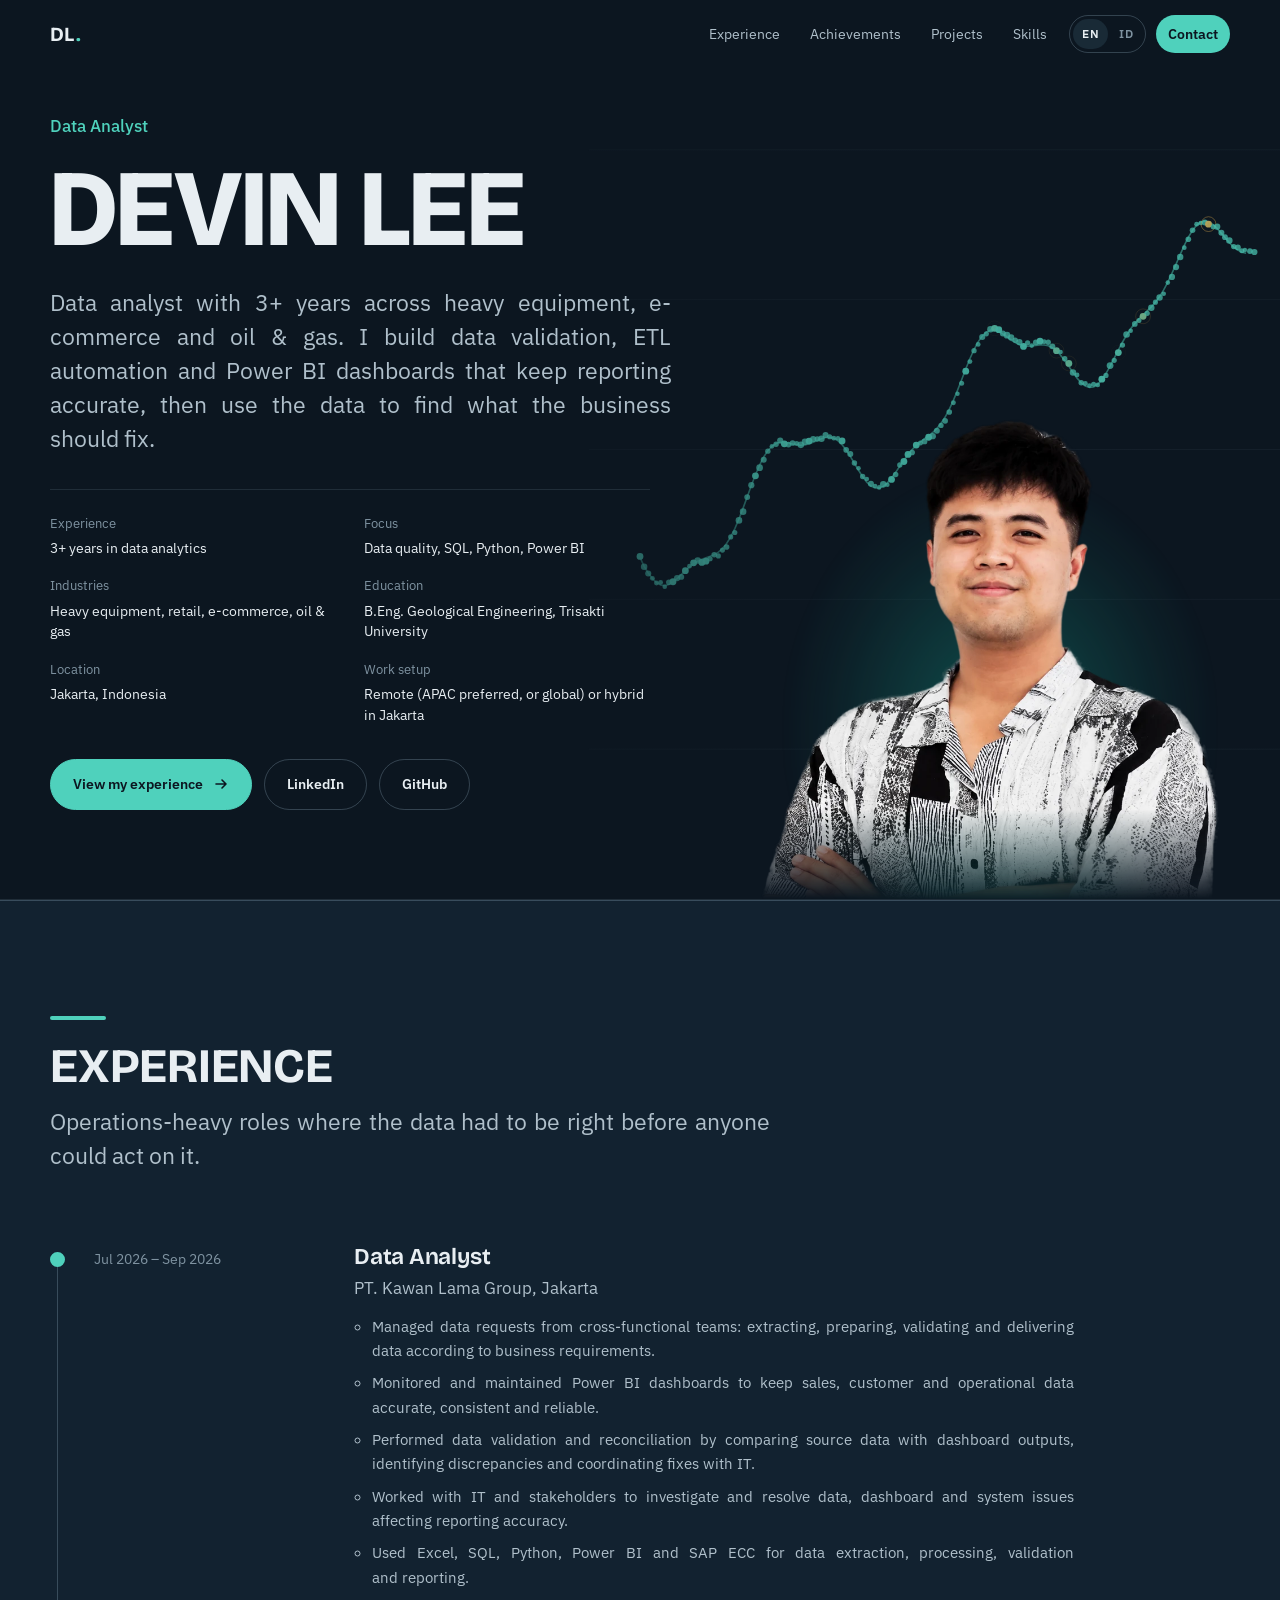
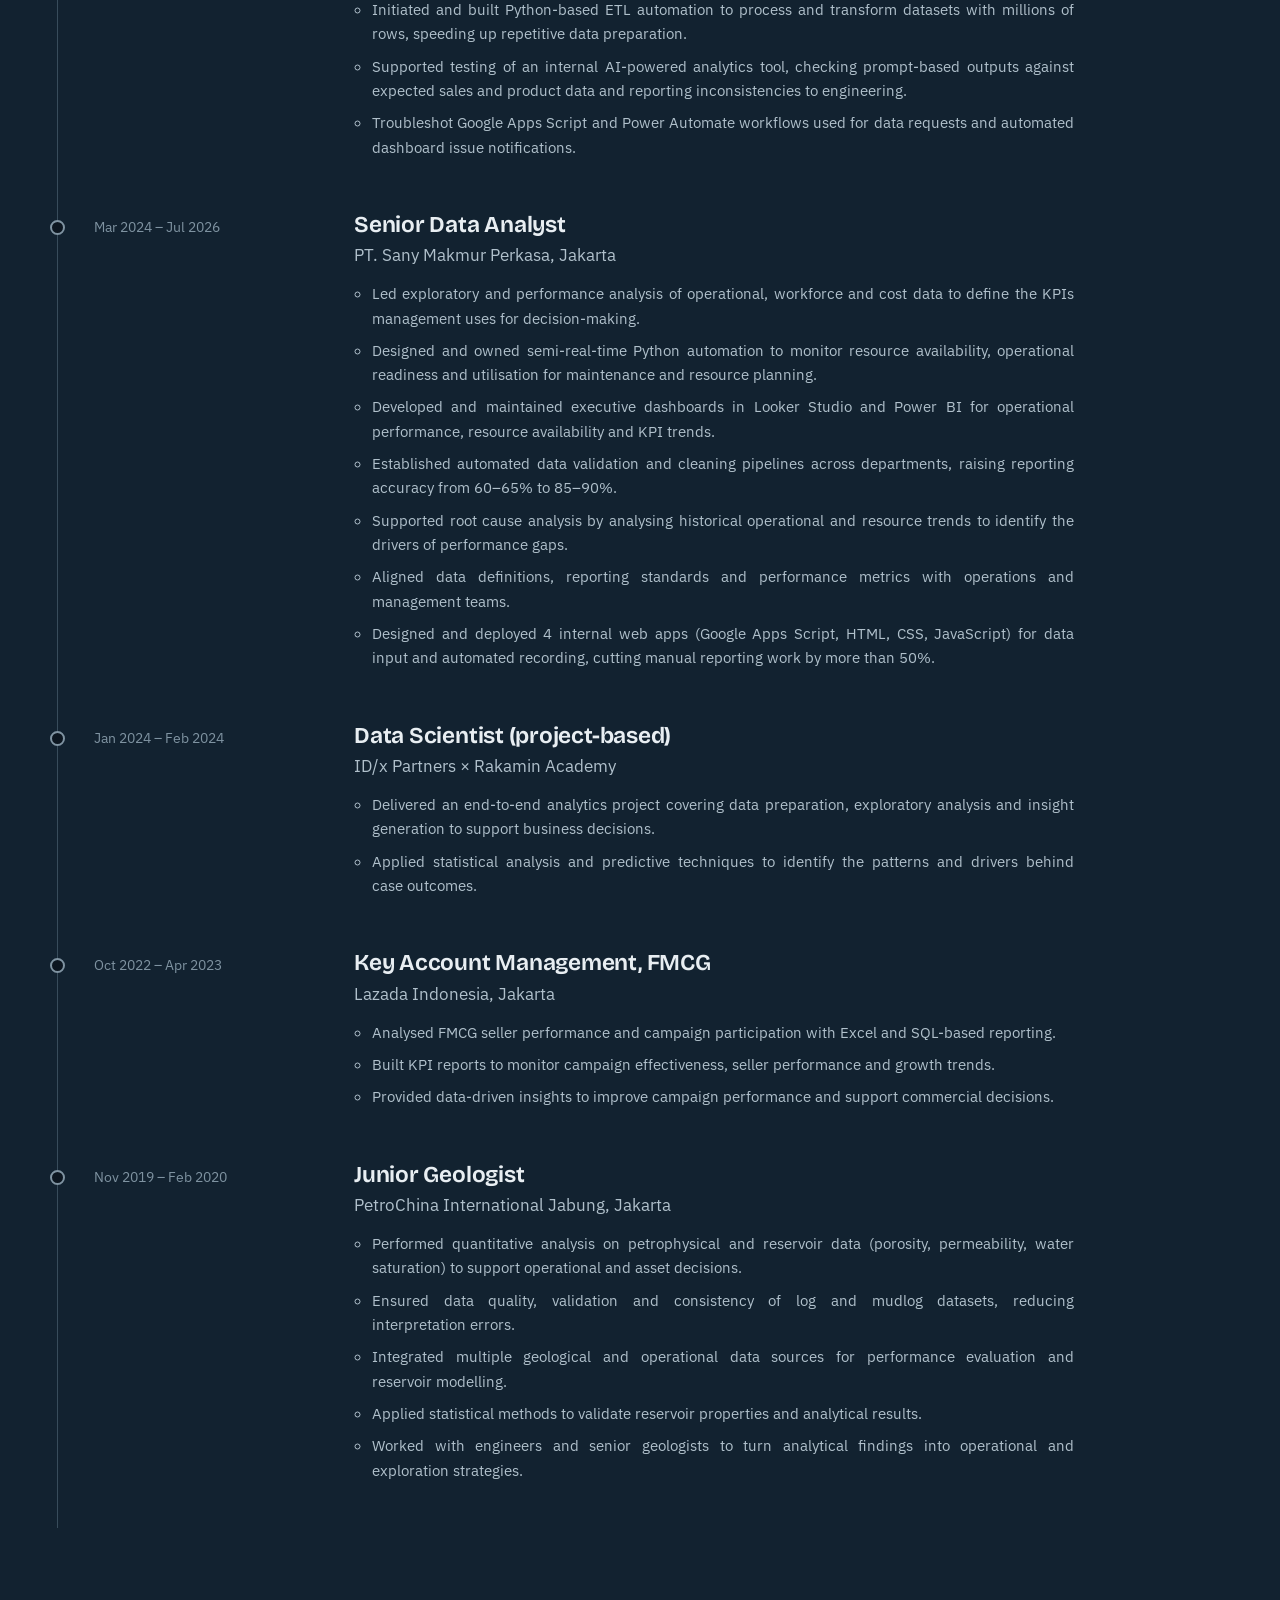
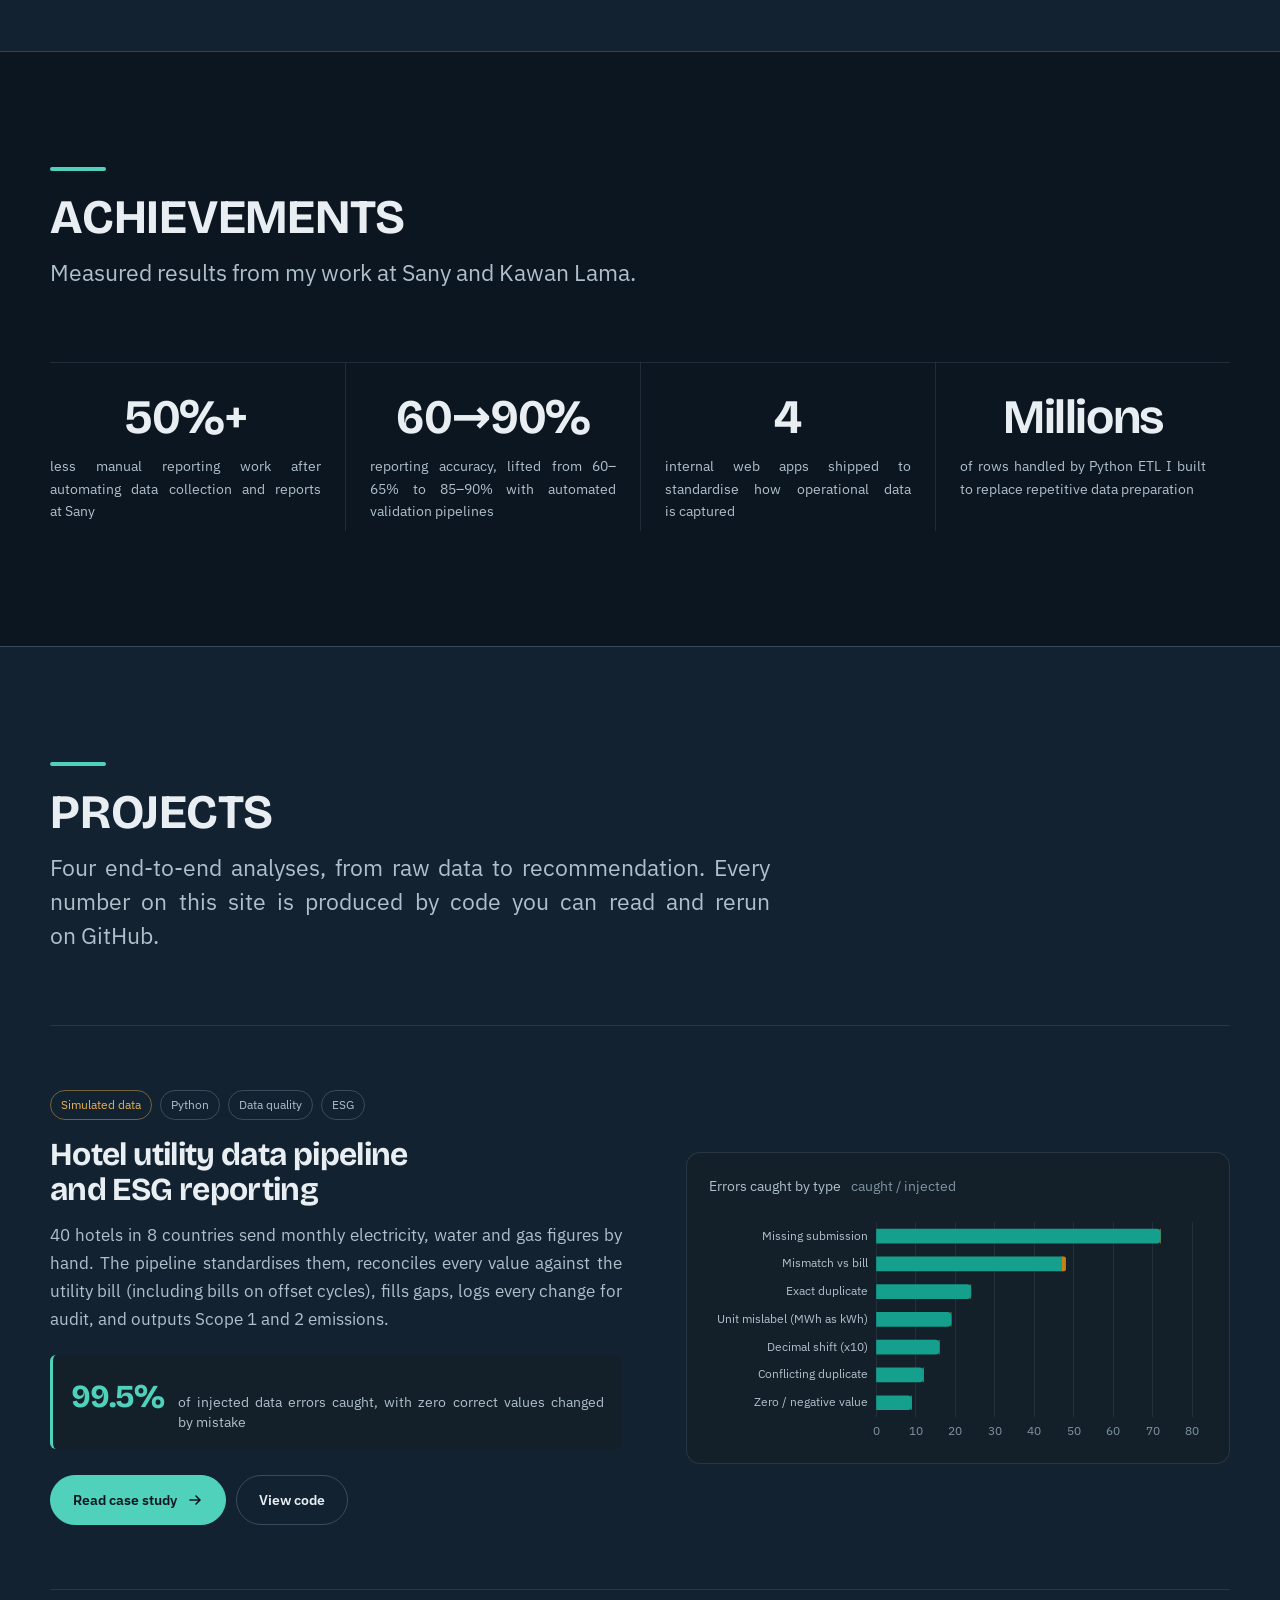
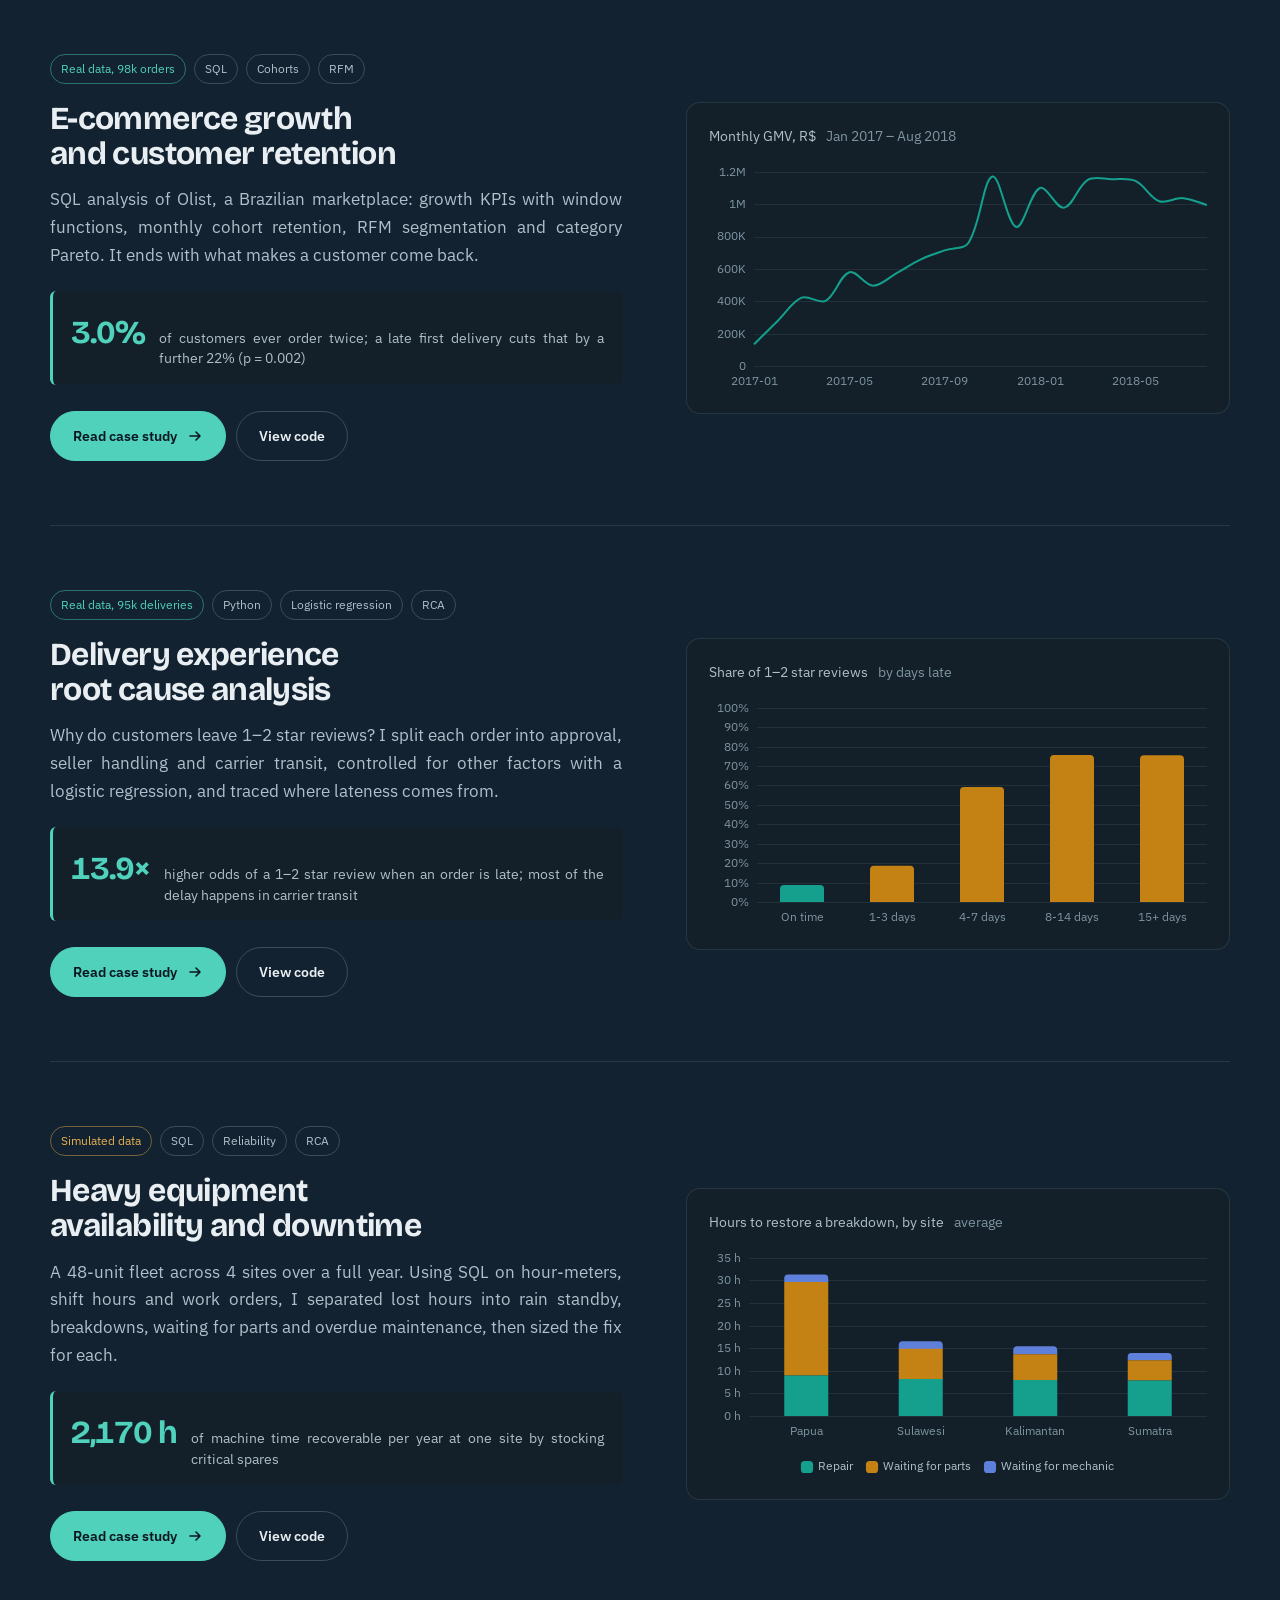
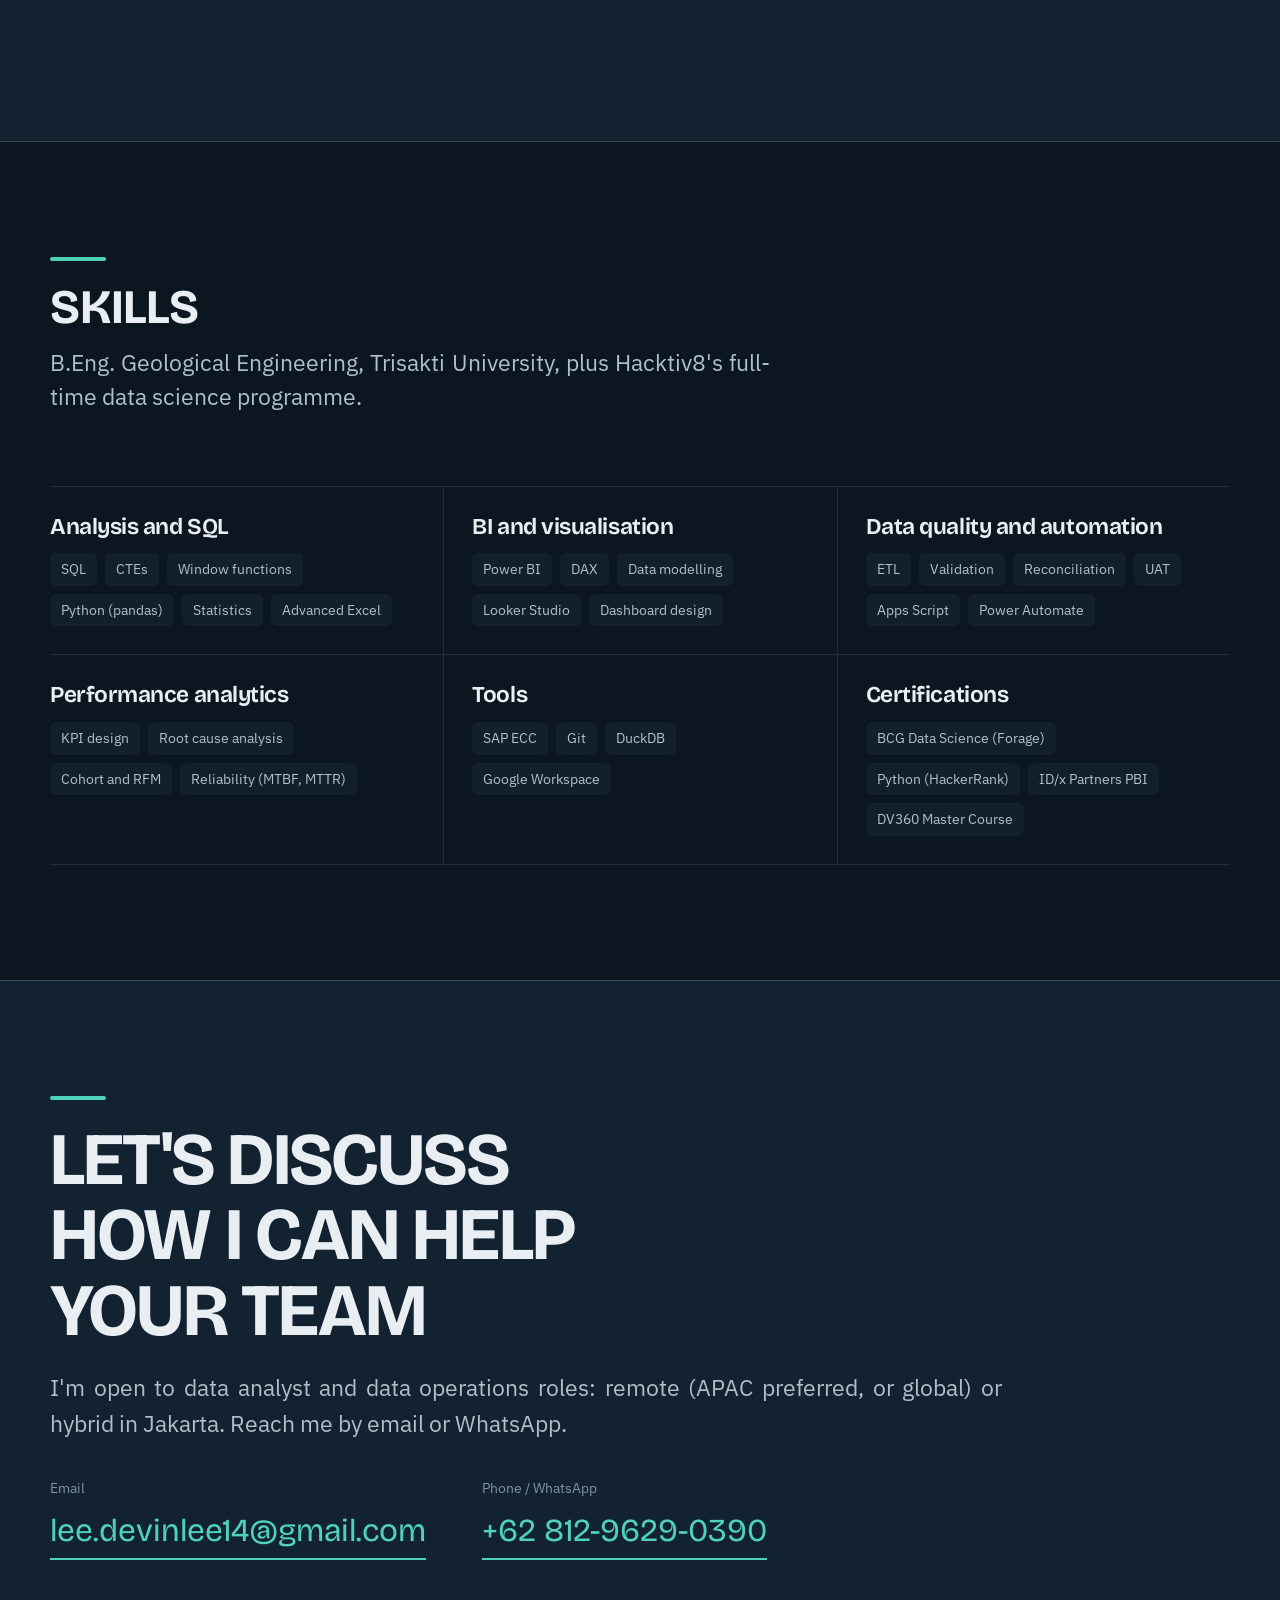
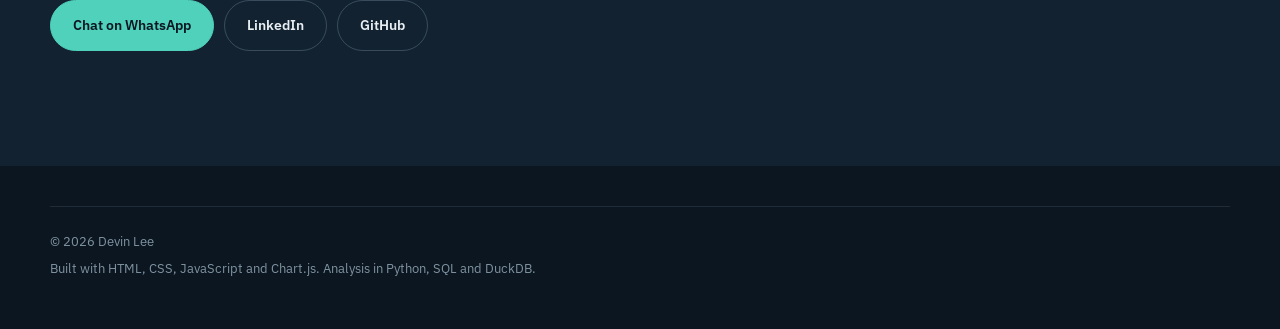
==== commit 61ae5d8e: "Add link preview image" ====
--- a/index.html
+++ b/index.html
@@ -9,6 +9,10 @@
 <meta content="Devin Lee | Data Analyst" property="og:title"/>
 <meta content="Data analyst in Jakarta. Experience, achievements and four end-to-end projects in data quality, SQL, root cause analysis and ESG reporting." property="og:description"/>
 <meta content="website" property="og:type"/>
+<meta content="https://devinlee14.github.io/assets/og-image.png" property="og:image"/>
+<meta content="1200" property="og:image:width"/>
+<meta content="627" property="og:image:height"/>
+<meta content="summary_large_image" name="twitter:card"/>
 <meta content="#0c1620" name="theme-color"/>
 <link href="assets/favicon.svg" rel="icon" type="image/svg+xml"/>
 <link as="font" crossorigin="" href="assets/fonts/bricolage-grotesque.woff2" rel="preload" type="font/woff2"/>
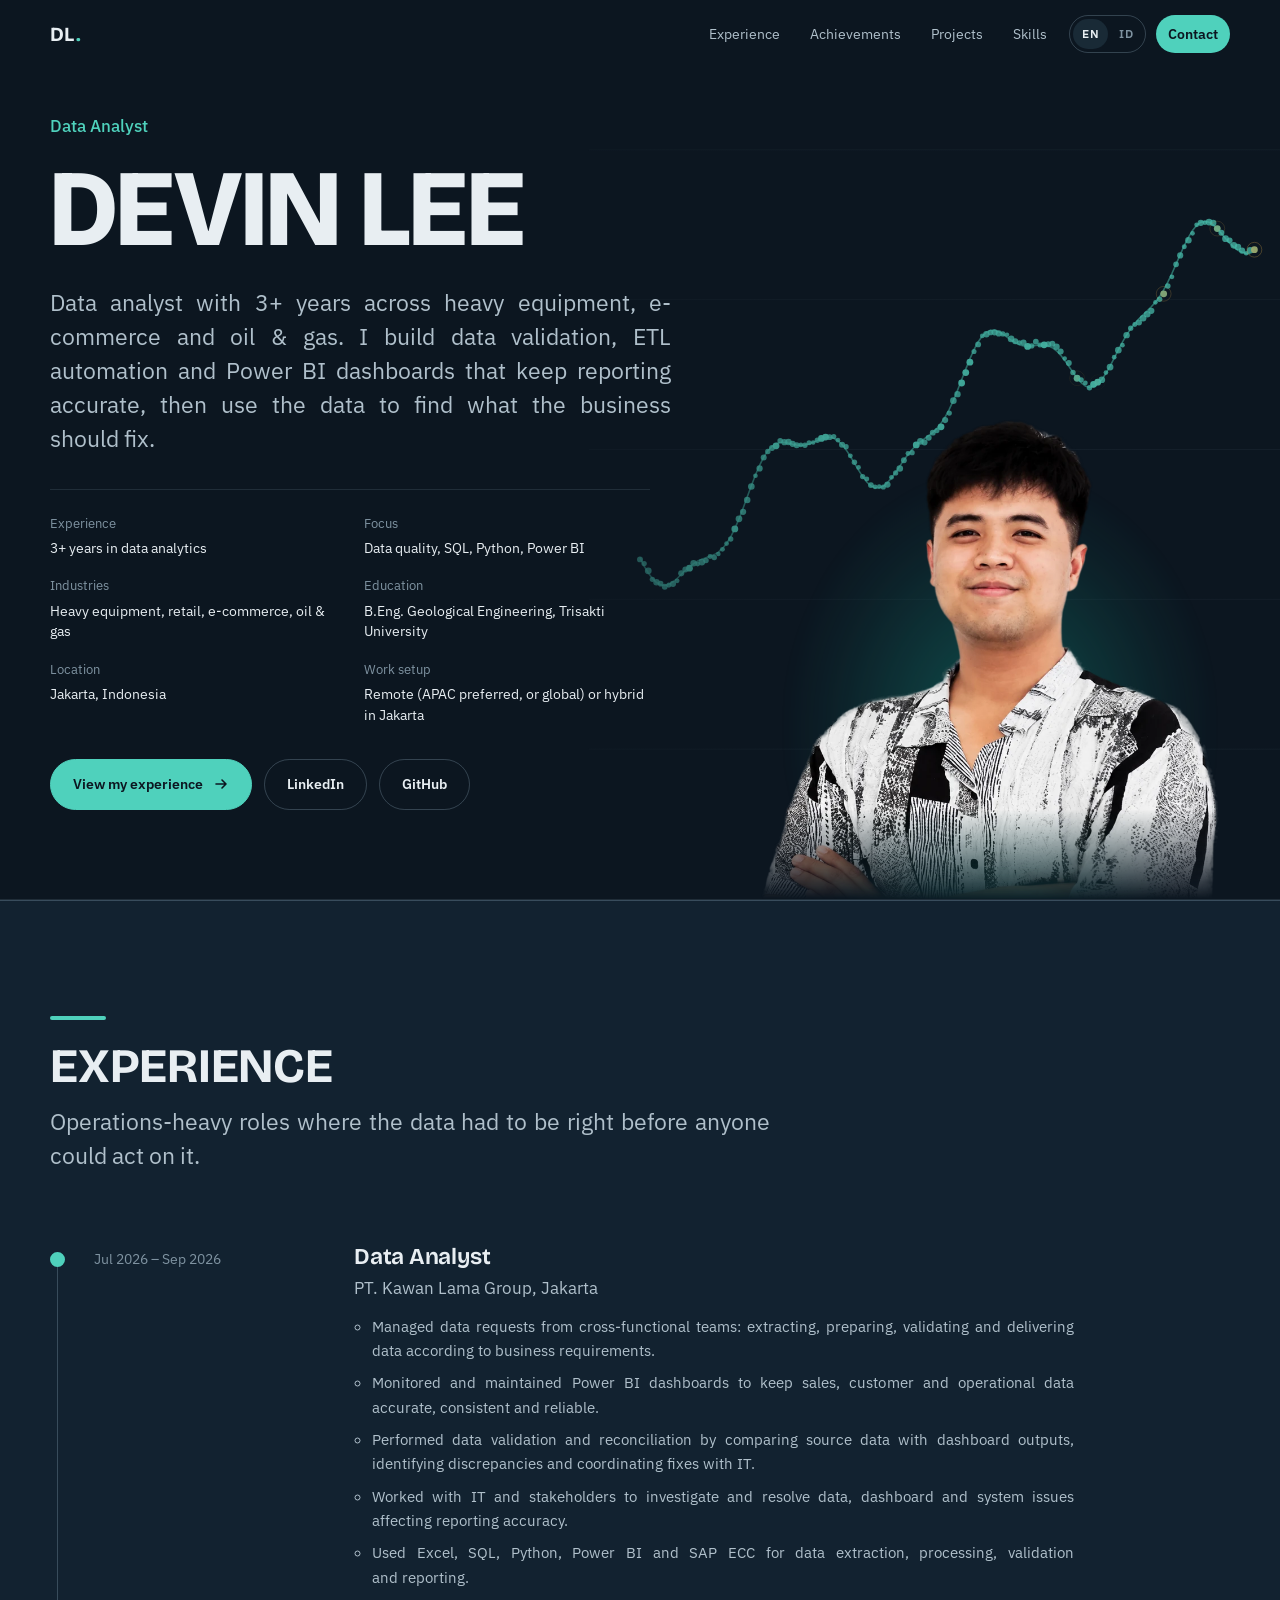
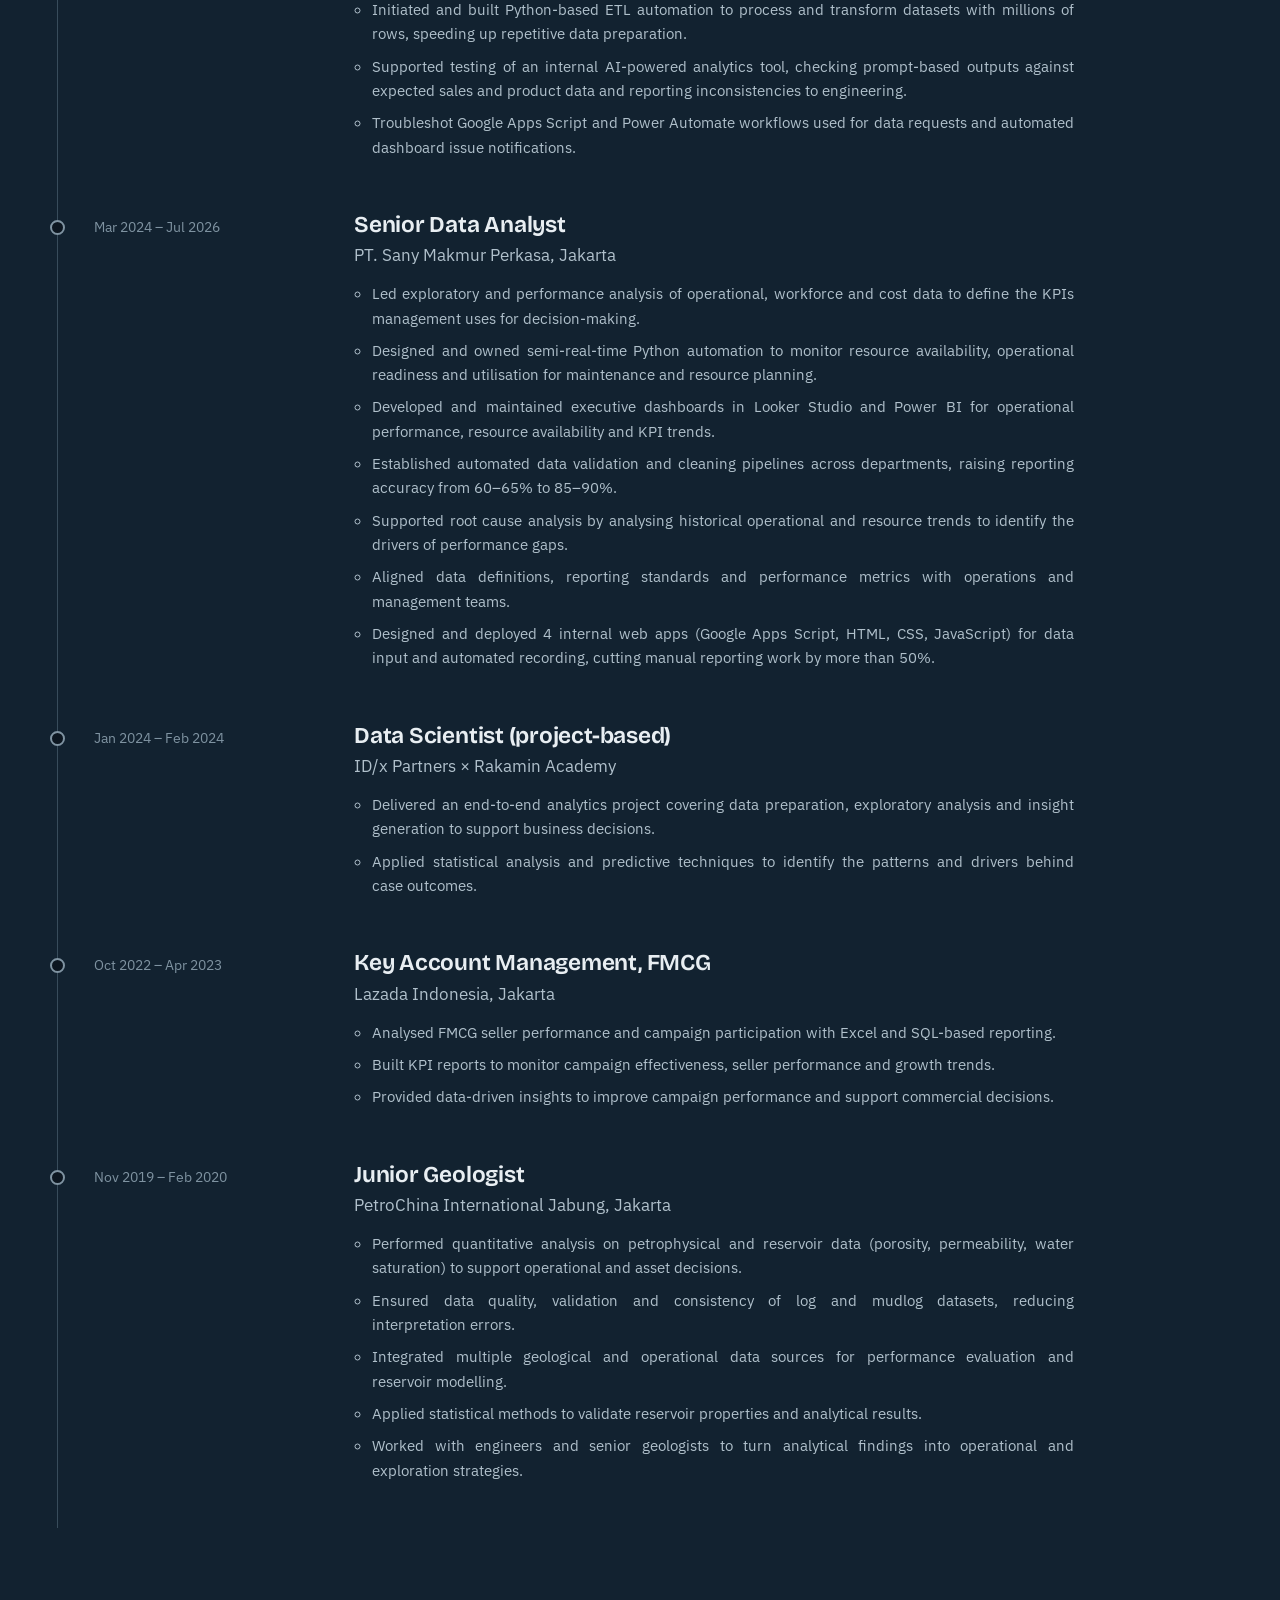
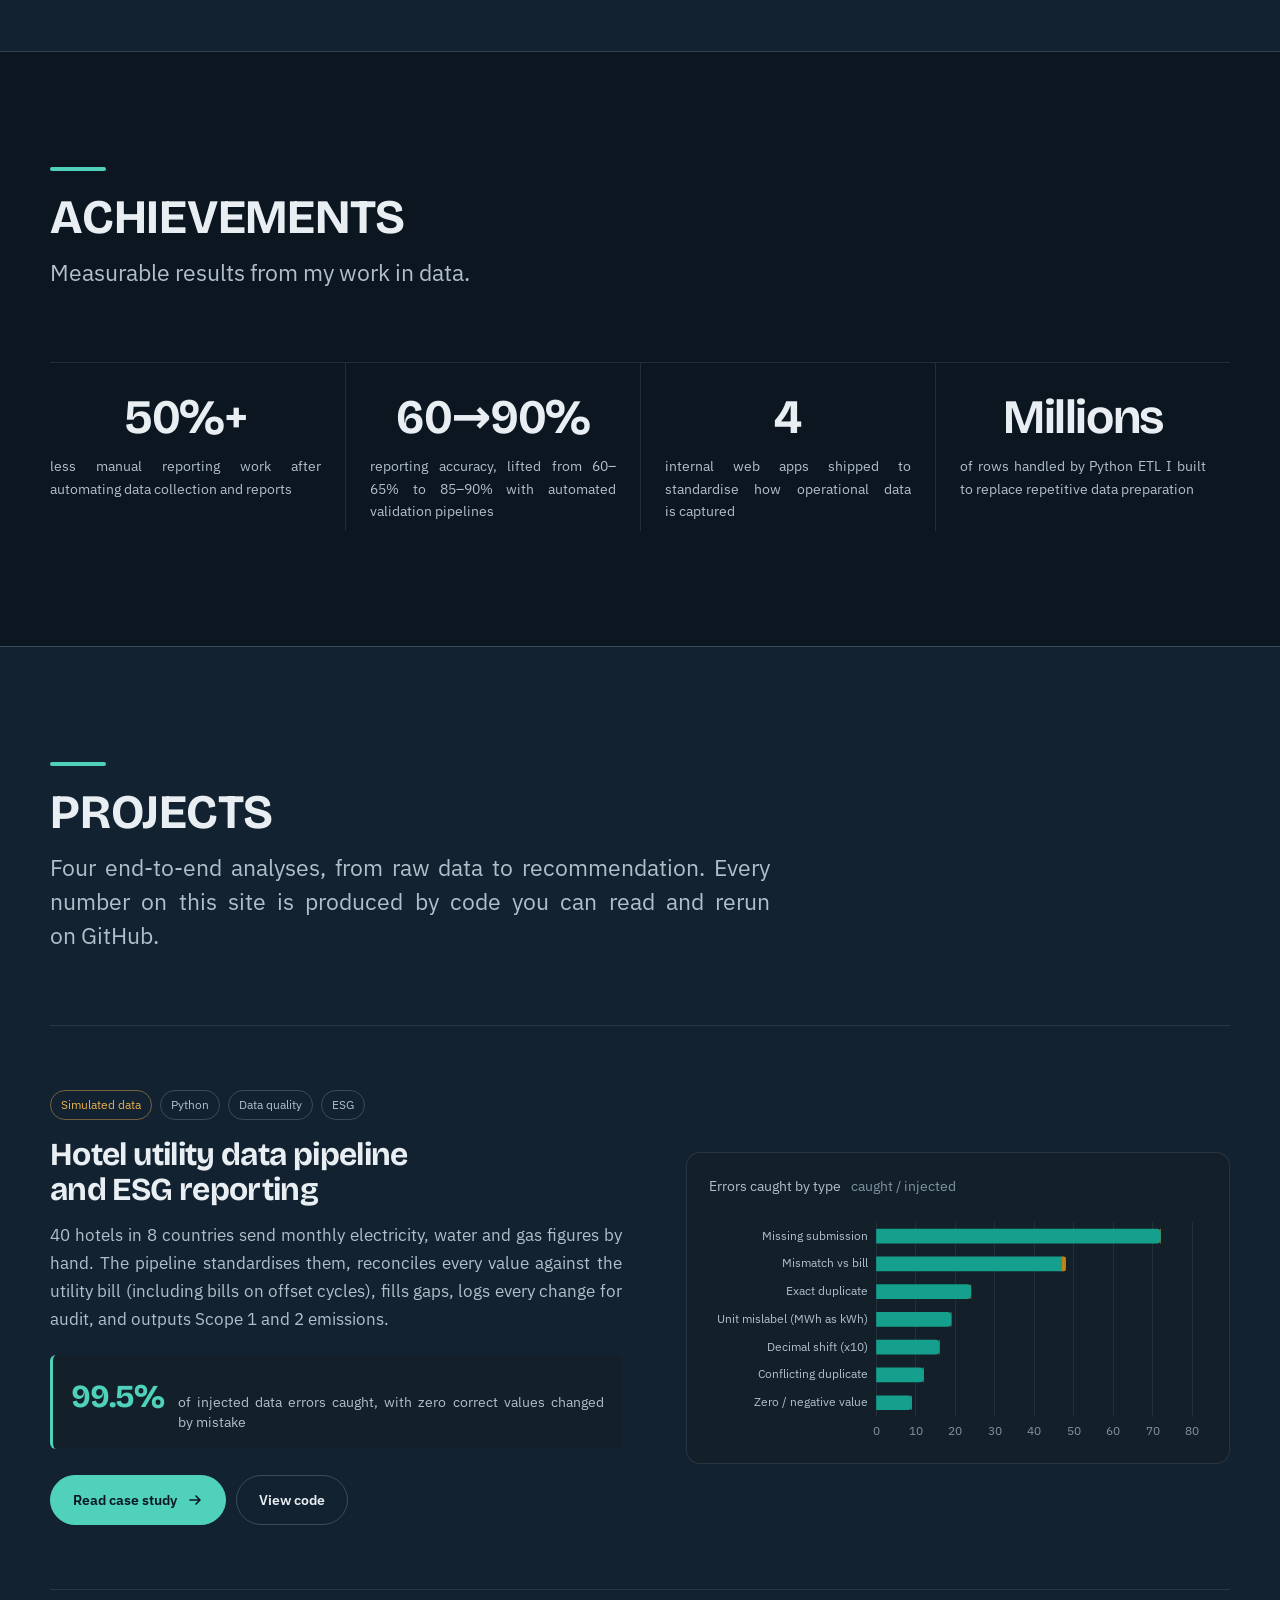
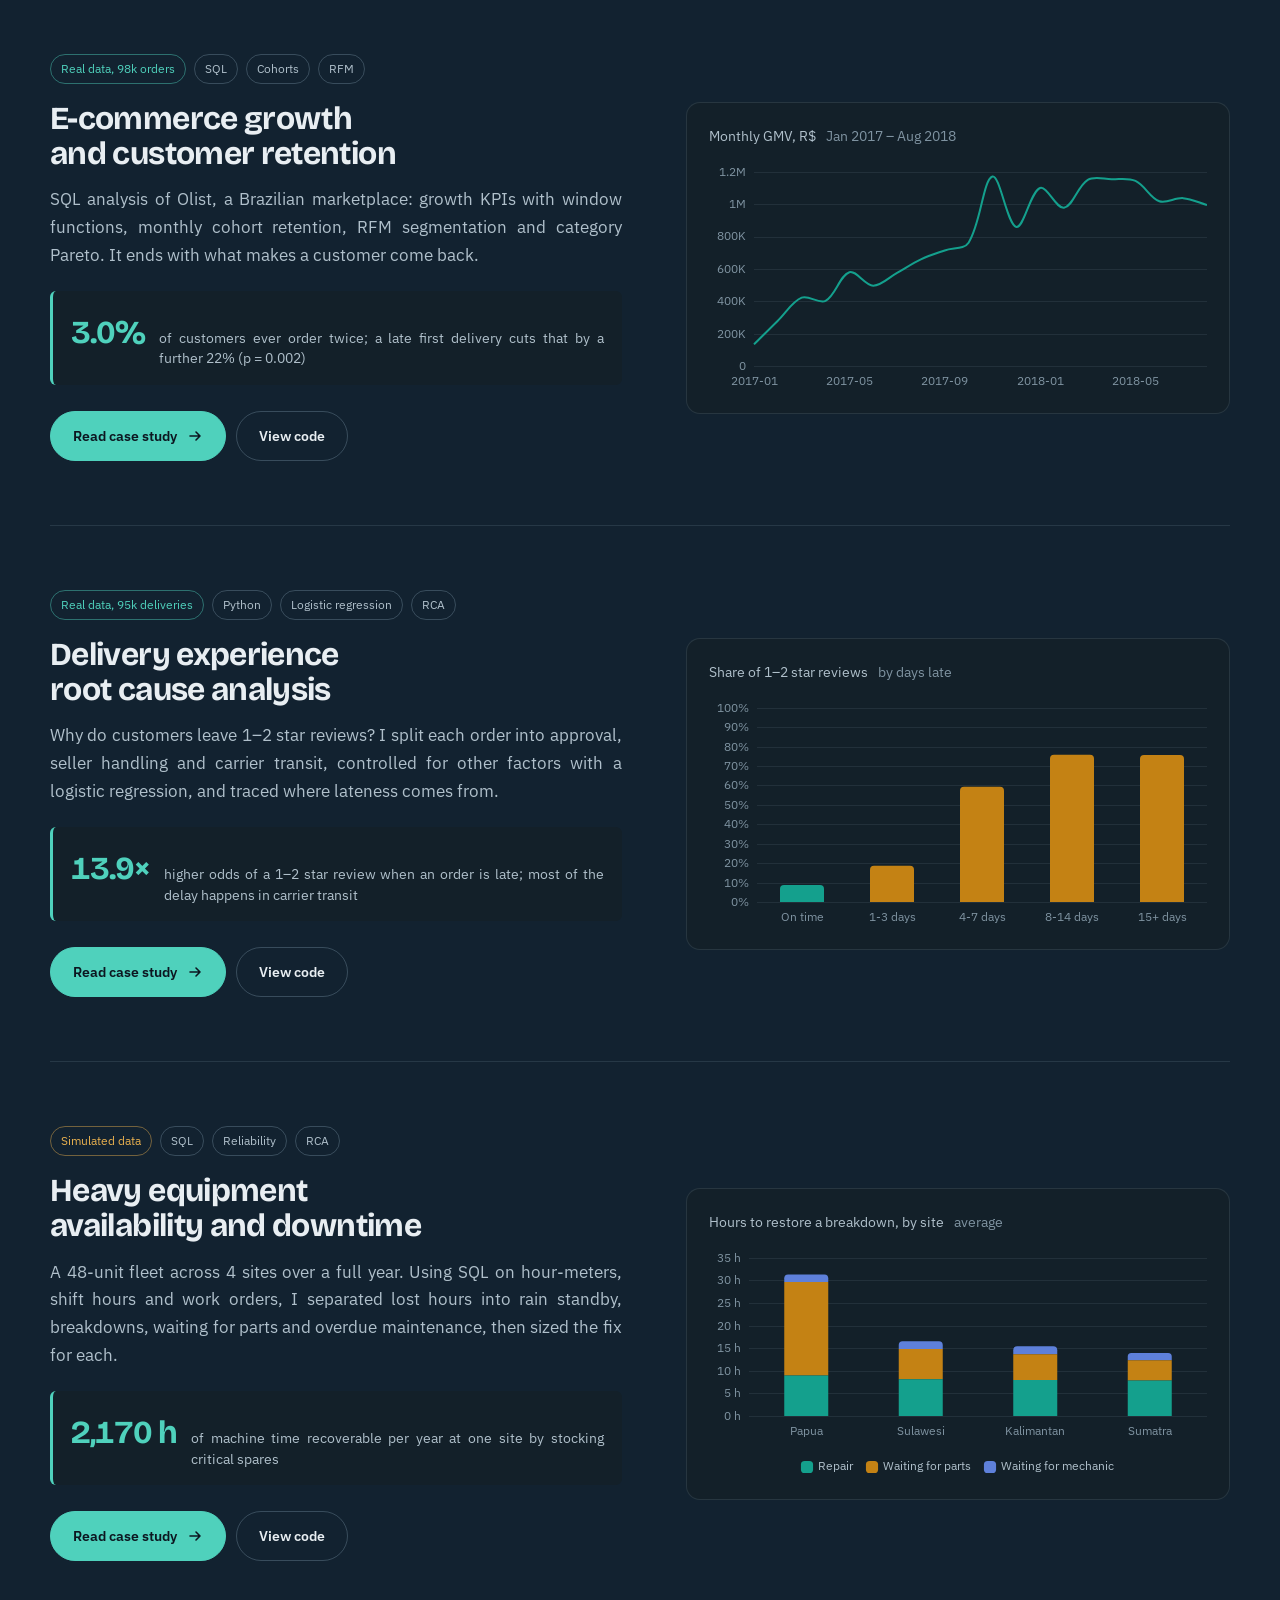
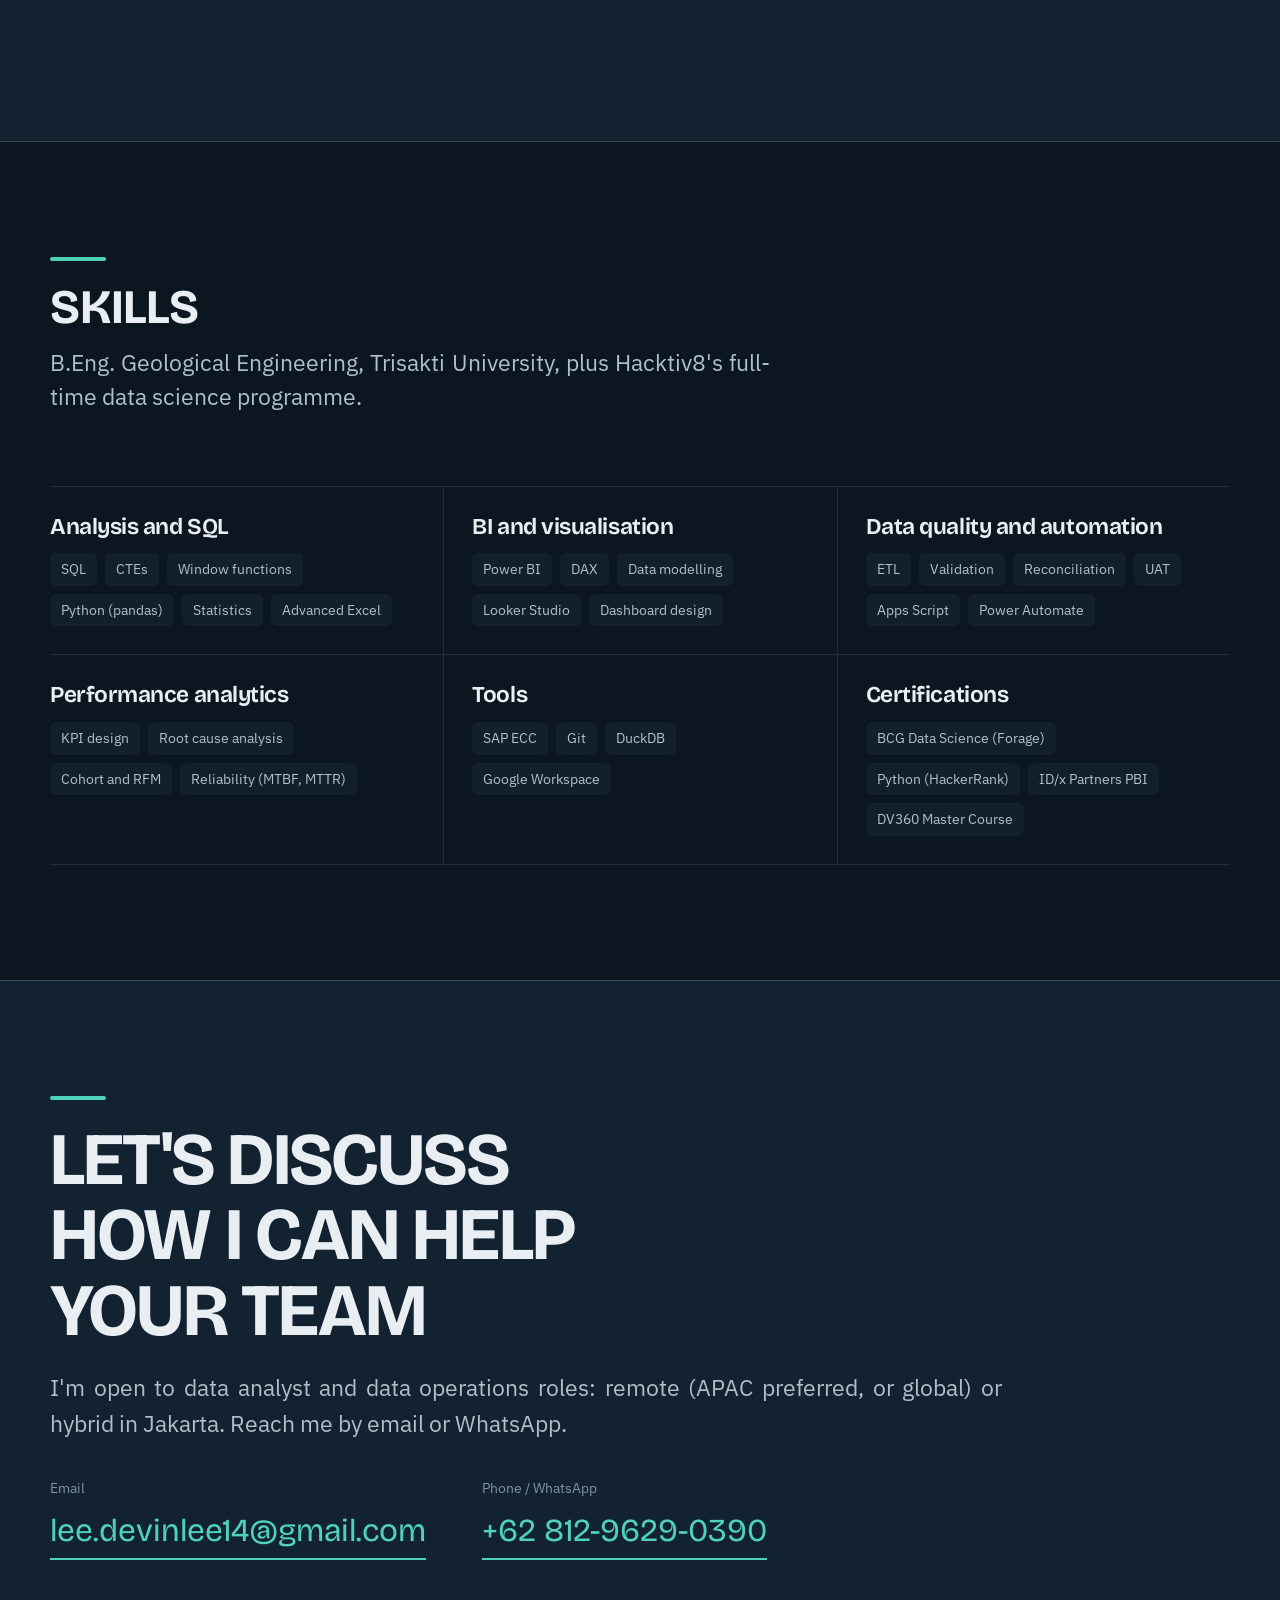
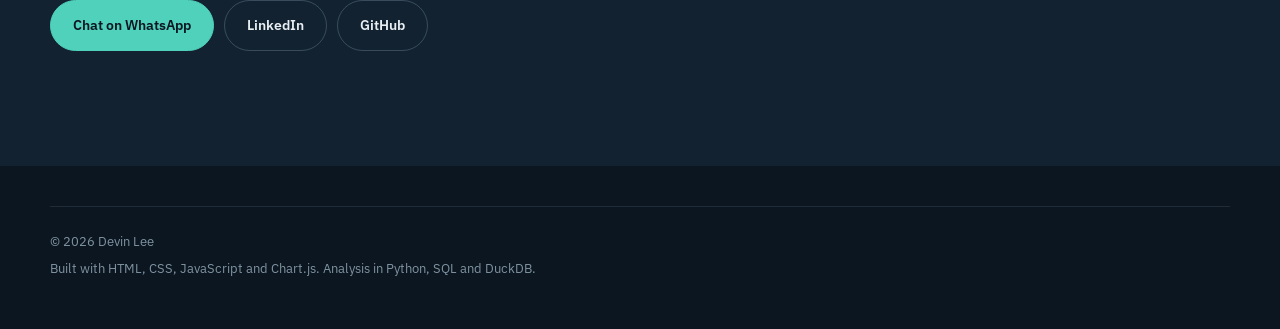
==== commit c887eab7: "Generalise achievements intro" ====
--- a/index.html
+++ b/index.html
@@ -153,10 +153,10 @@
 <div class="wrap">
 <div class="section-head reveal">
 <h2 data-id="Pencapaian" id="ach-title">Achievements</h2>
-<p data-id="Hasil terukur dari pekerjaan saya di Sany dan Kawan Lama.">Measured results from my work at Sany and Kawan Lama.</p>
+<p data-id="Hasil terukur dari pekerjaan saya di bidang data.">Measurable results from my work in data.</p>
 </div>
 <div class="impact-grid">
-<div class="impact-item reveal"><b class="num">50%+</b><p data-id="pekerjaan laporan manual berkurang setelah pengumpulan data dan laporan di Sany diotomasi">less manual reporting work after automating data collection and reports at Sany</p></div>
+<div class="impact-item reveal"><b class="num">50%+</b><p data-id="pekerjaan laporan manual berkurang setelah pengumpulan data dan laporan diotomasi">less manual reporting work after automating data collection and reports</p></div>
 <div class="impact-item reveal" style="transition-delay:.08s"><b class="num">60→90%</b><p data-id="akurasi laporan, naik dari 60–65% menjadi 85–90% berkat pipeline validasi otomatis">reporting accuracy, lifted from 60–65% to 85–90% with automated validation pipelines</p></div>
 <div class="impact-item reveal" style="transition-delay:.16s"><b class="num">4</b><p data-id="aplikasi web internal yang diluncurkan untuk menstandarkan cara data operasional dicatat">internal web apps shipped to standardise how operational data is captured</p></div>
 <div class="impact-item reveal" style="transition-delay:.24s"><b class="num">Millions</b><p data-id="baris data diolah oleh ETL Python yang saya bangun untuk menggantikan persiapan data yang berulang">of rows handled by Python ETL I built to replace repetitive data preparation</p></div>
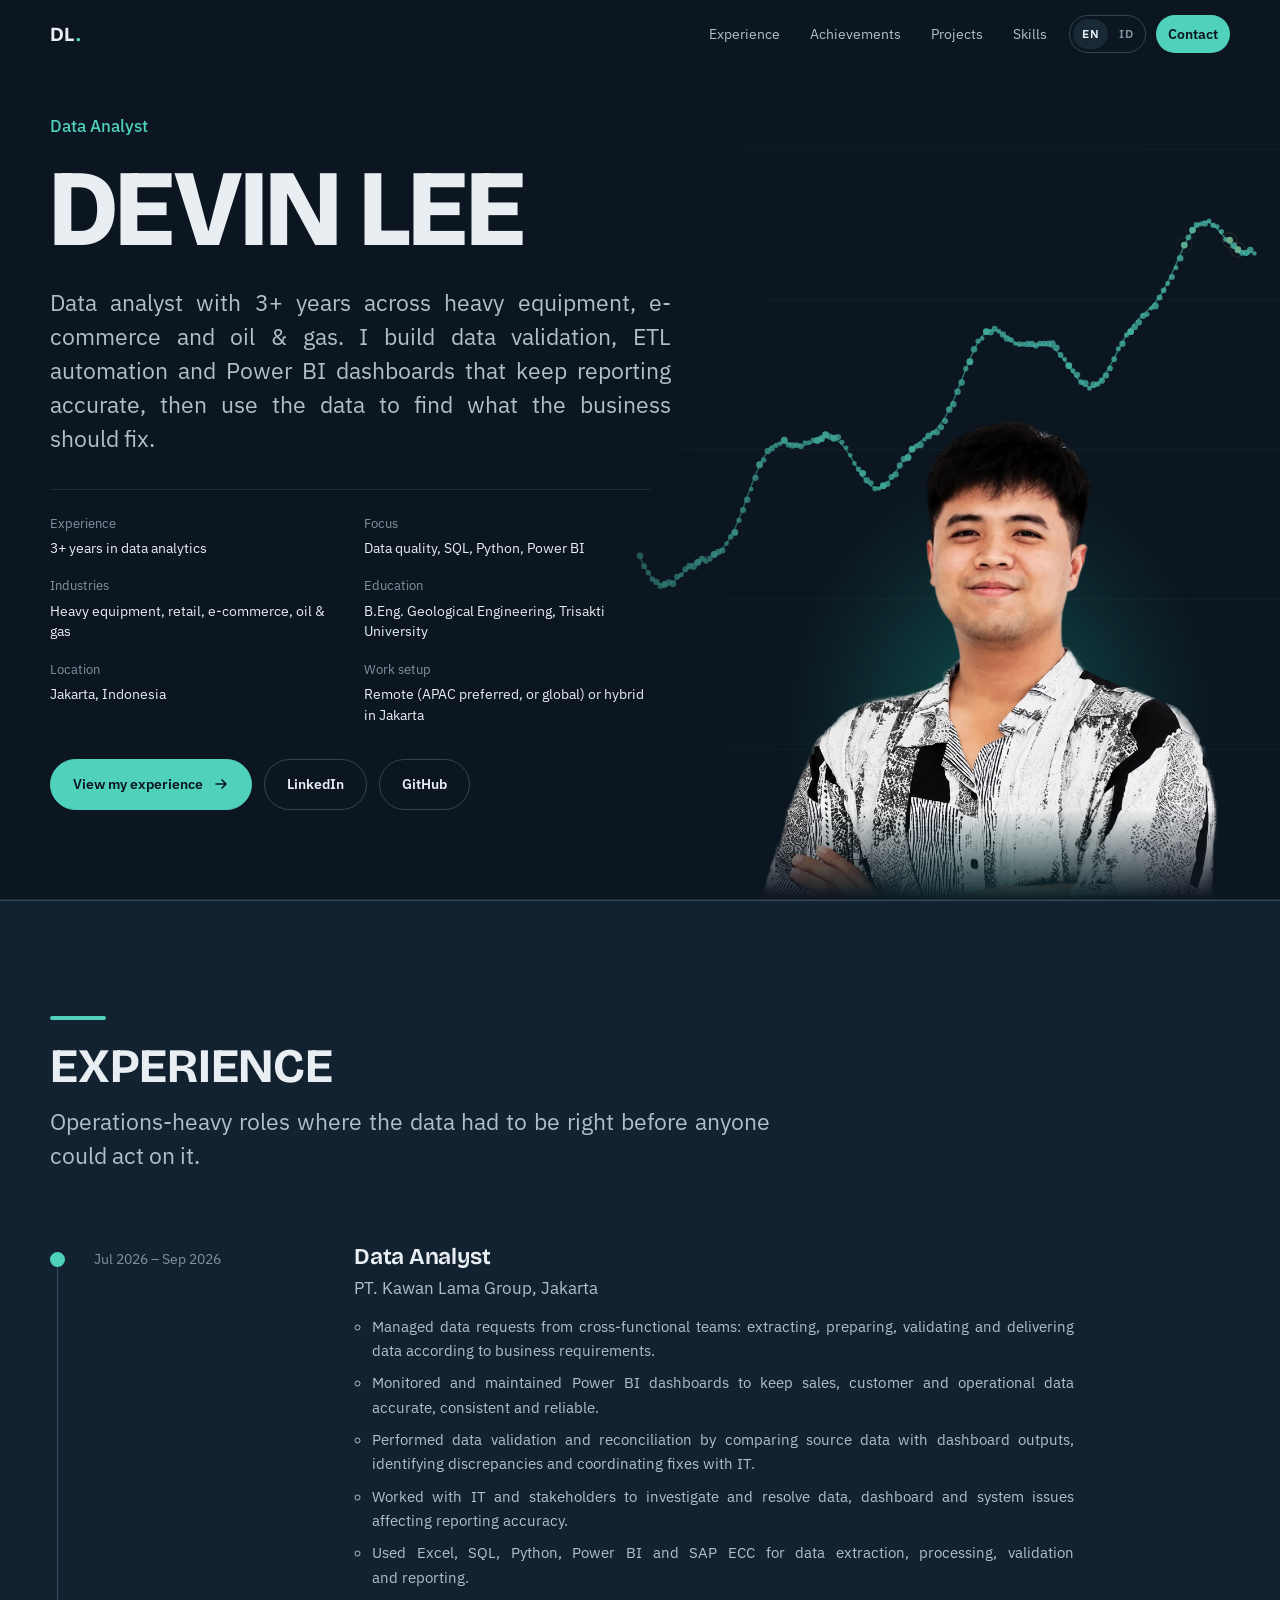
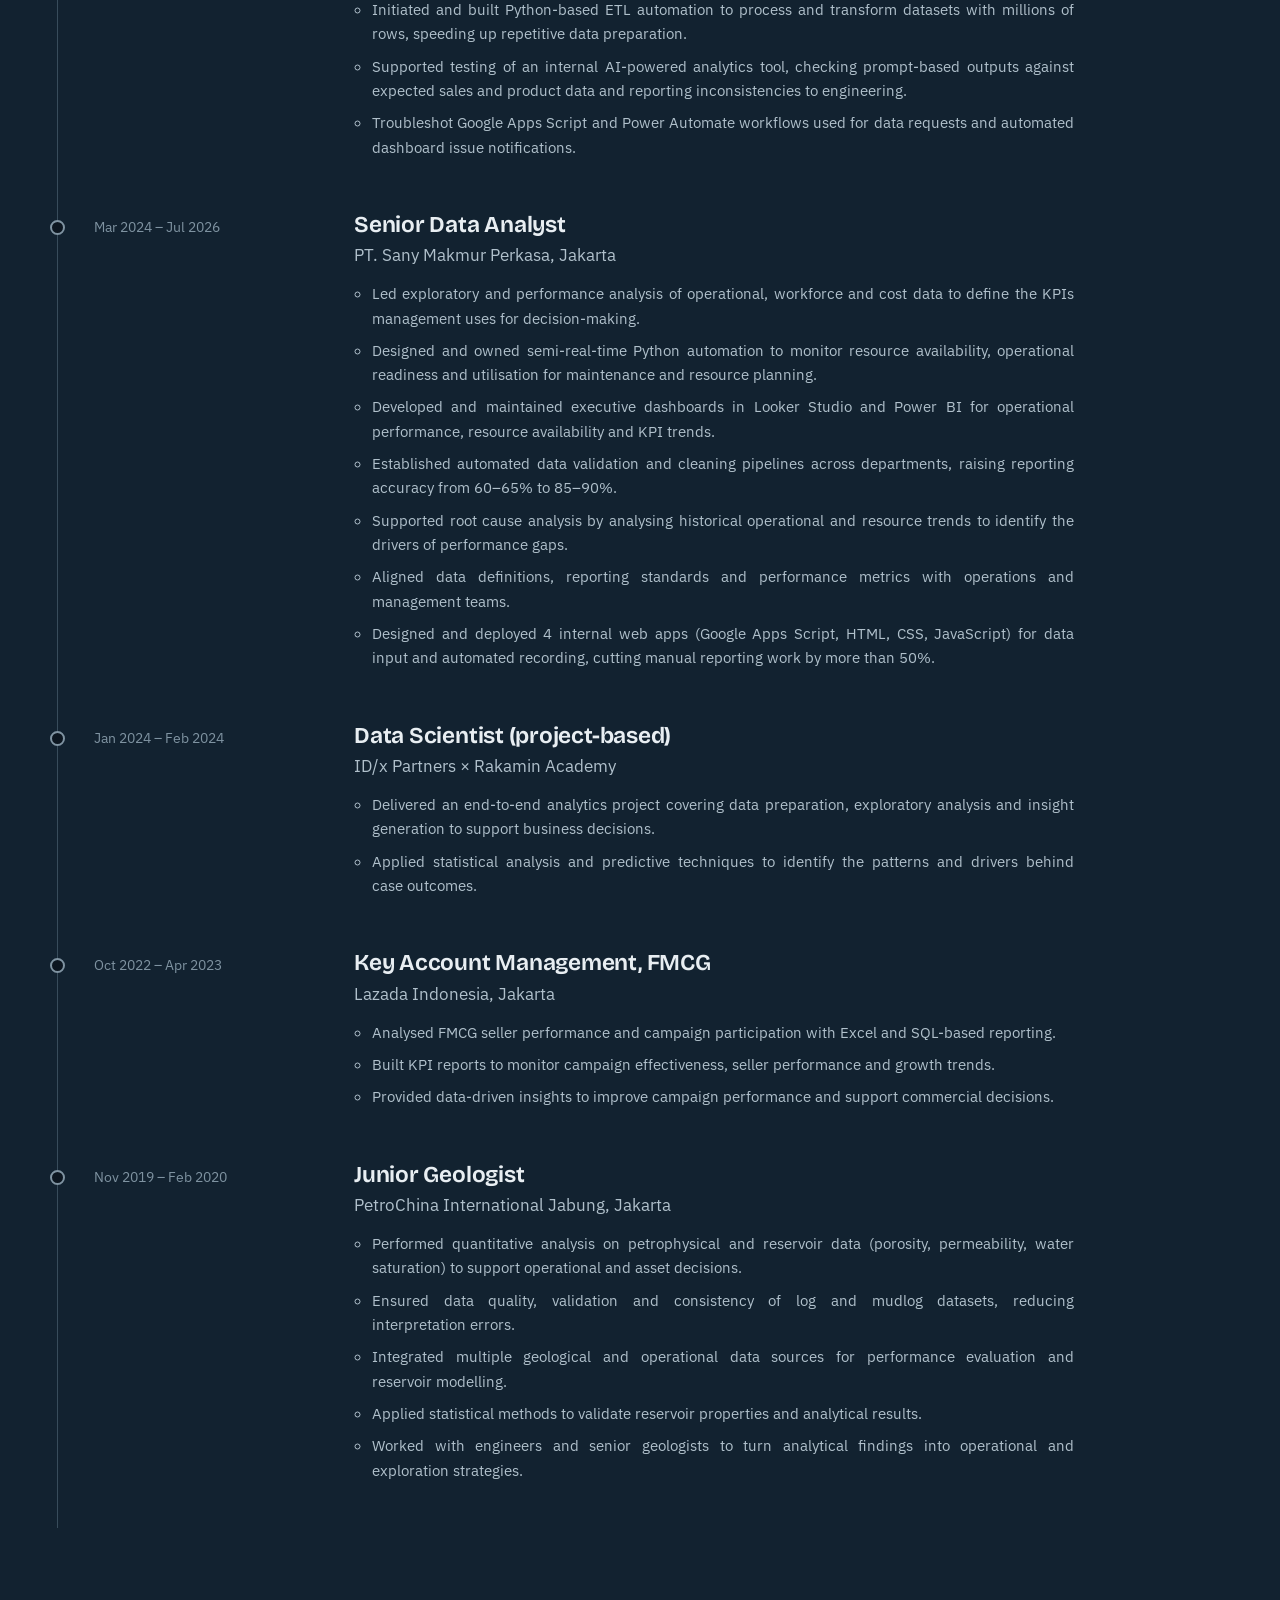
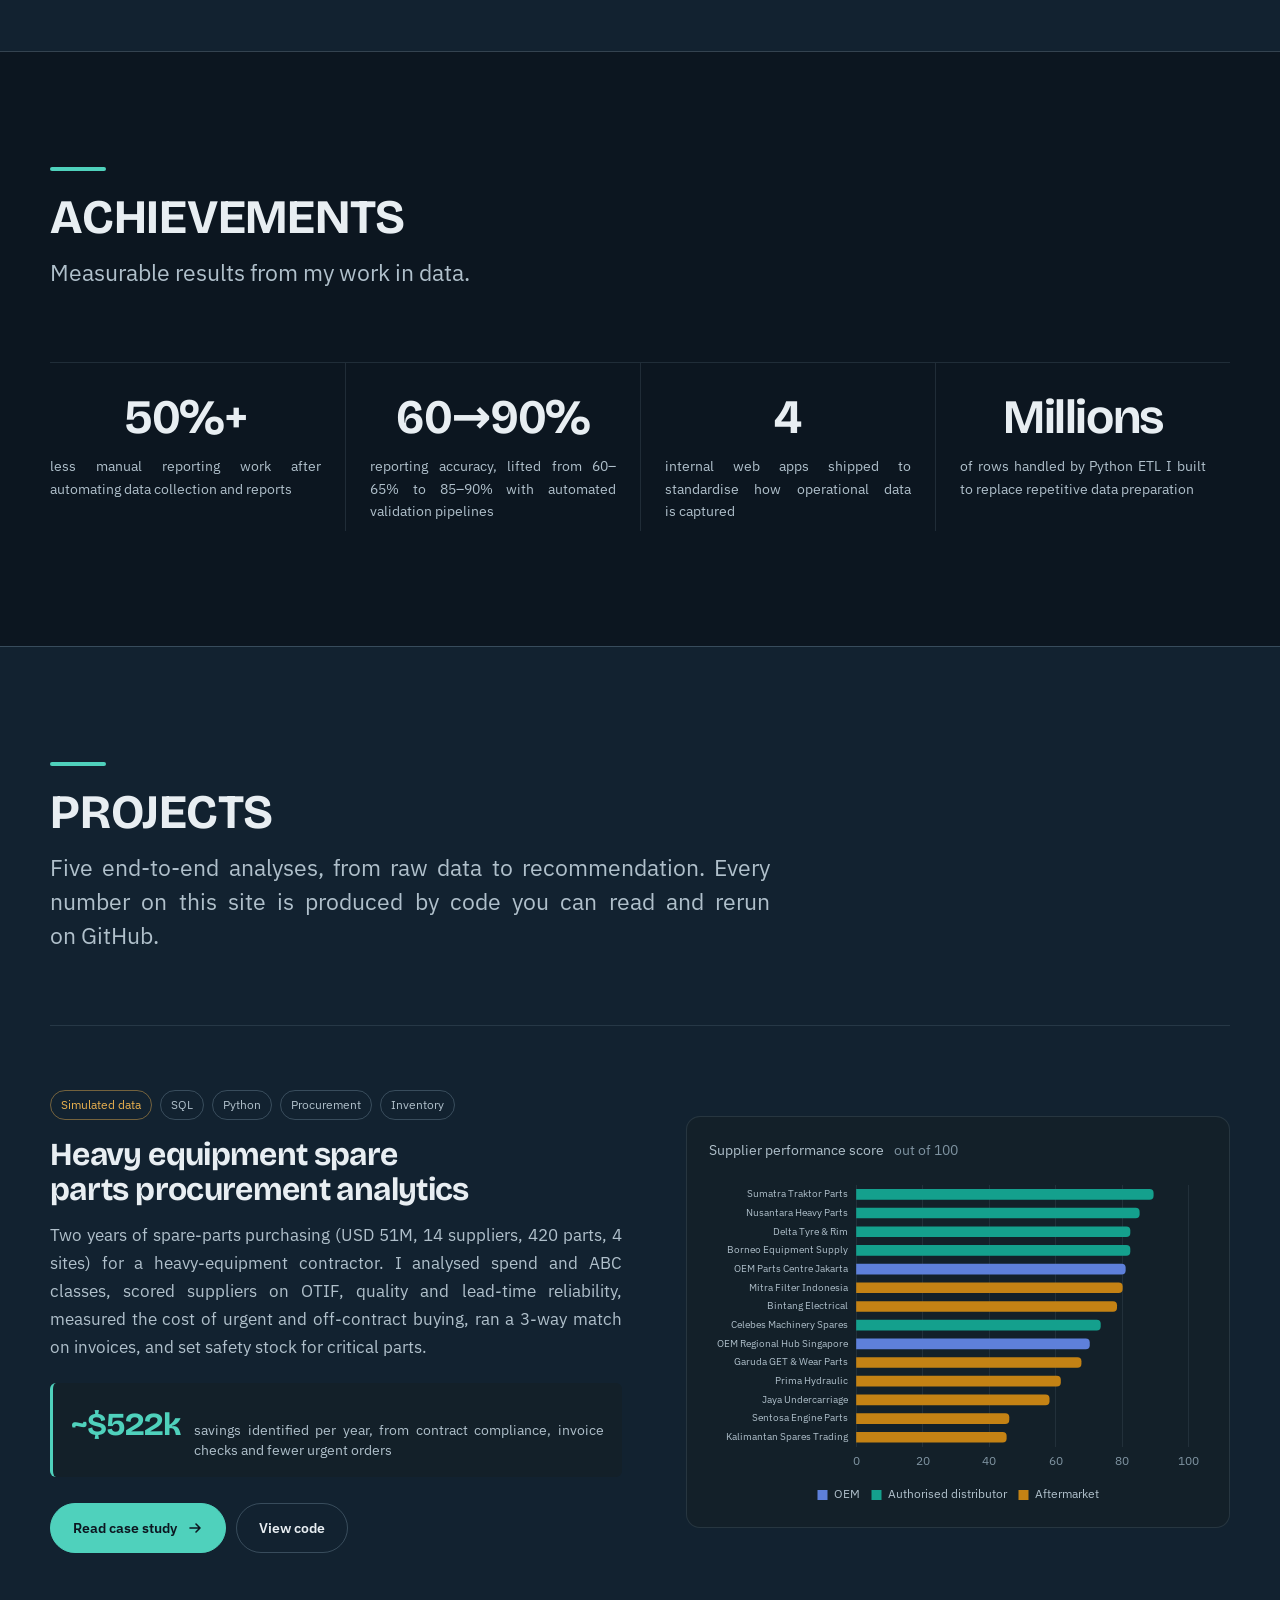
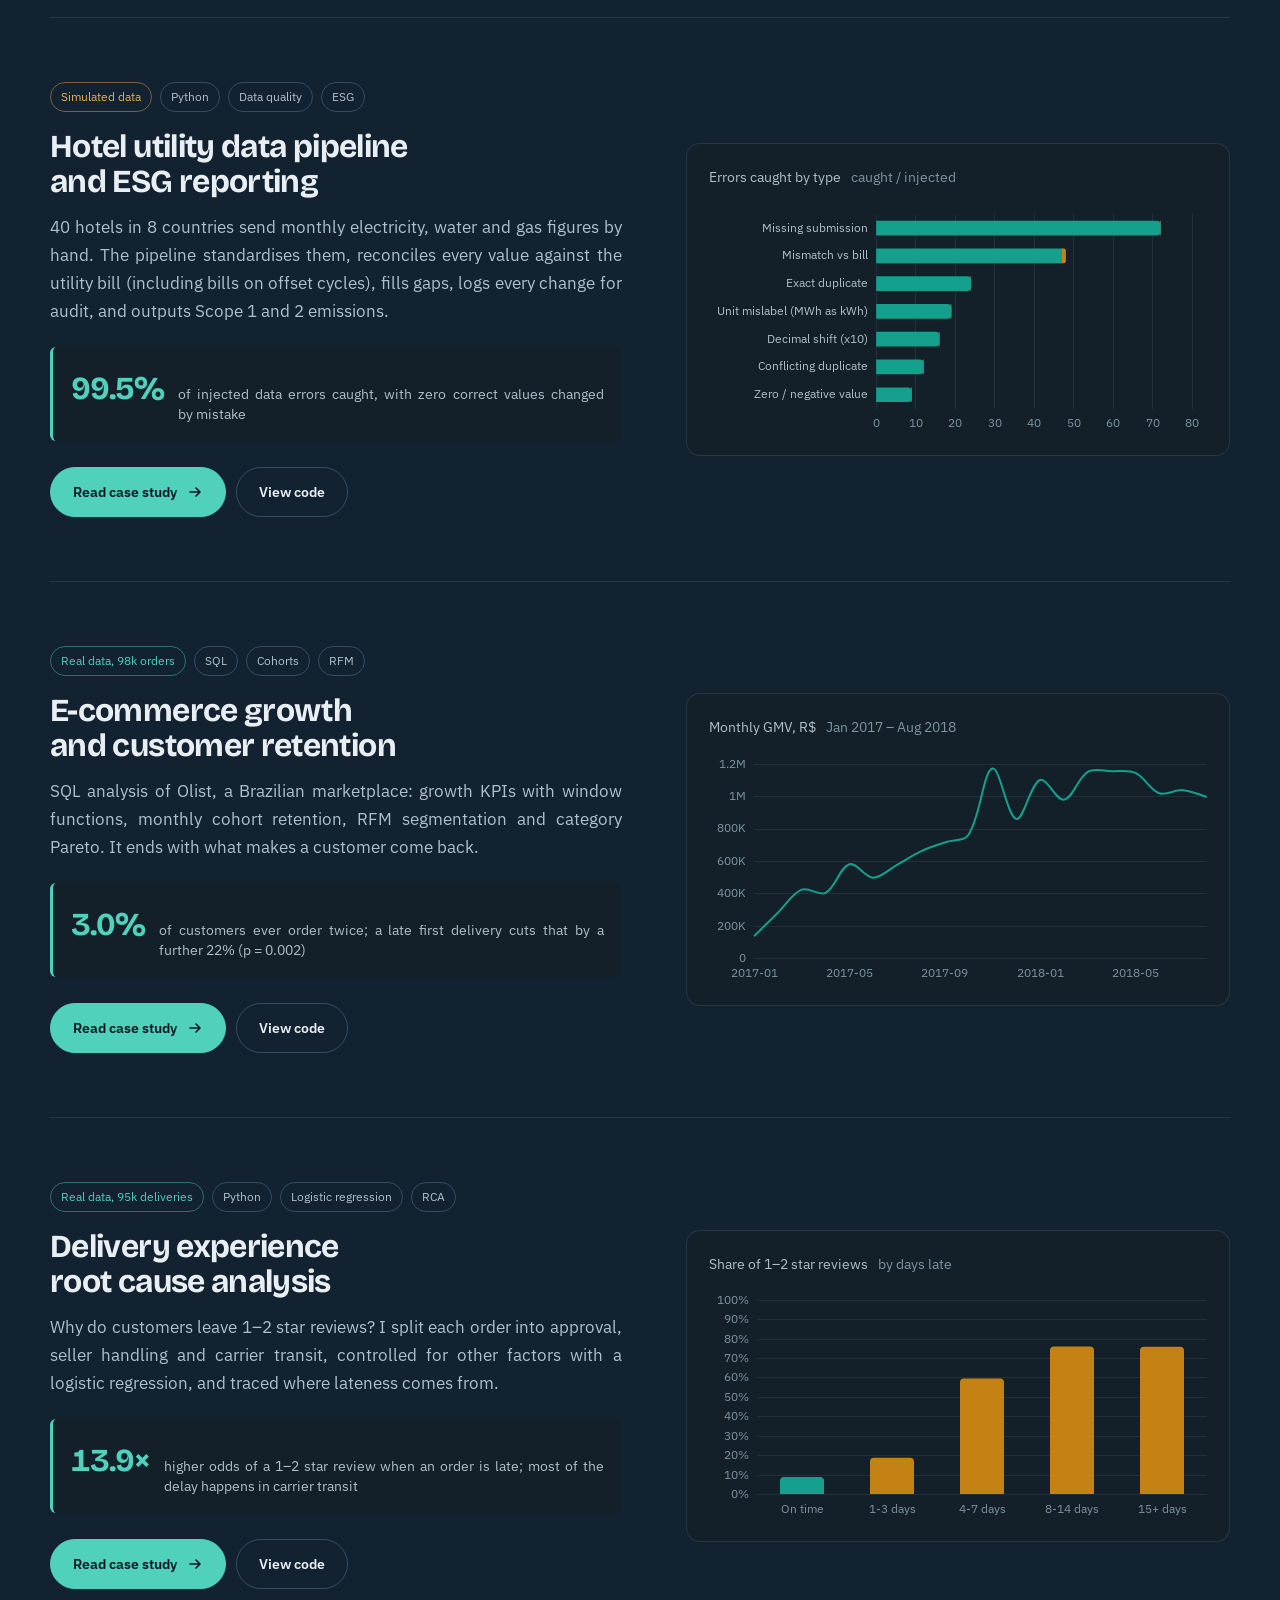
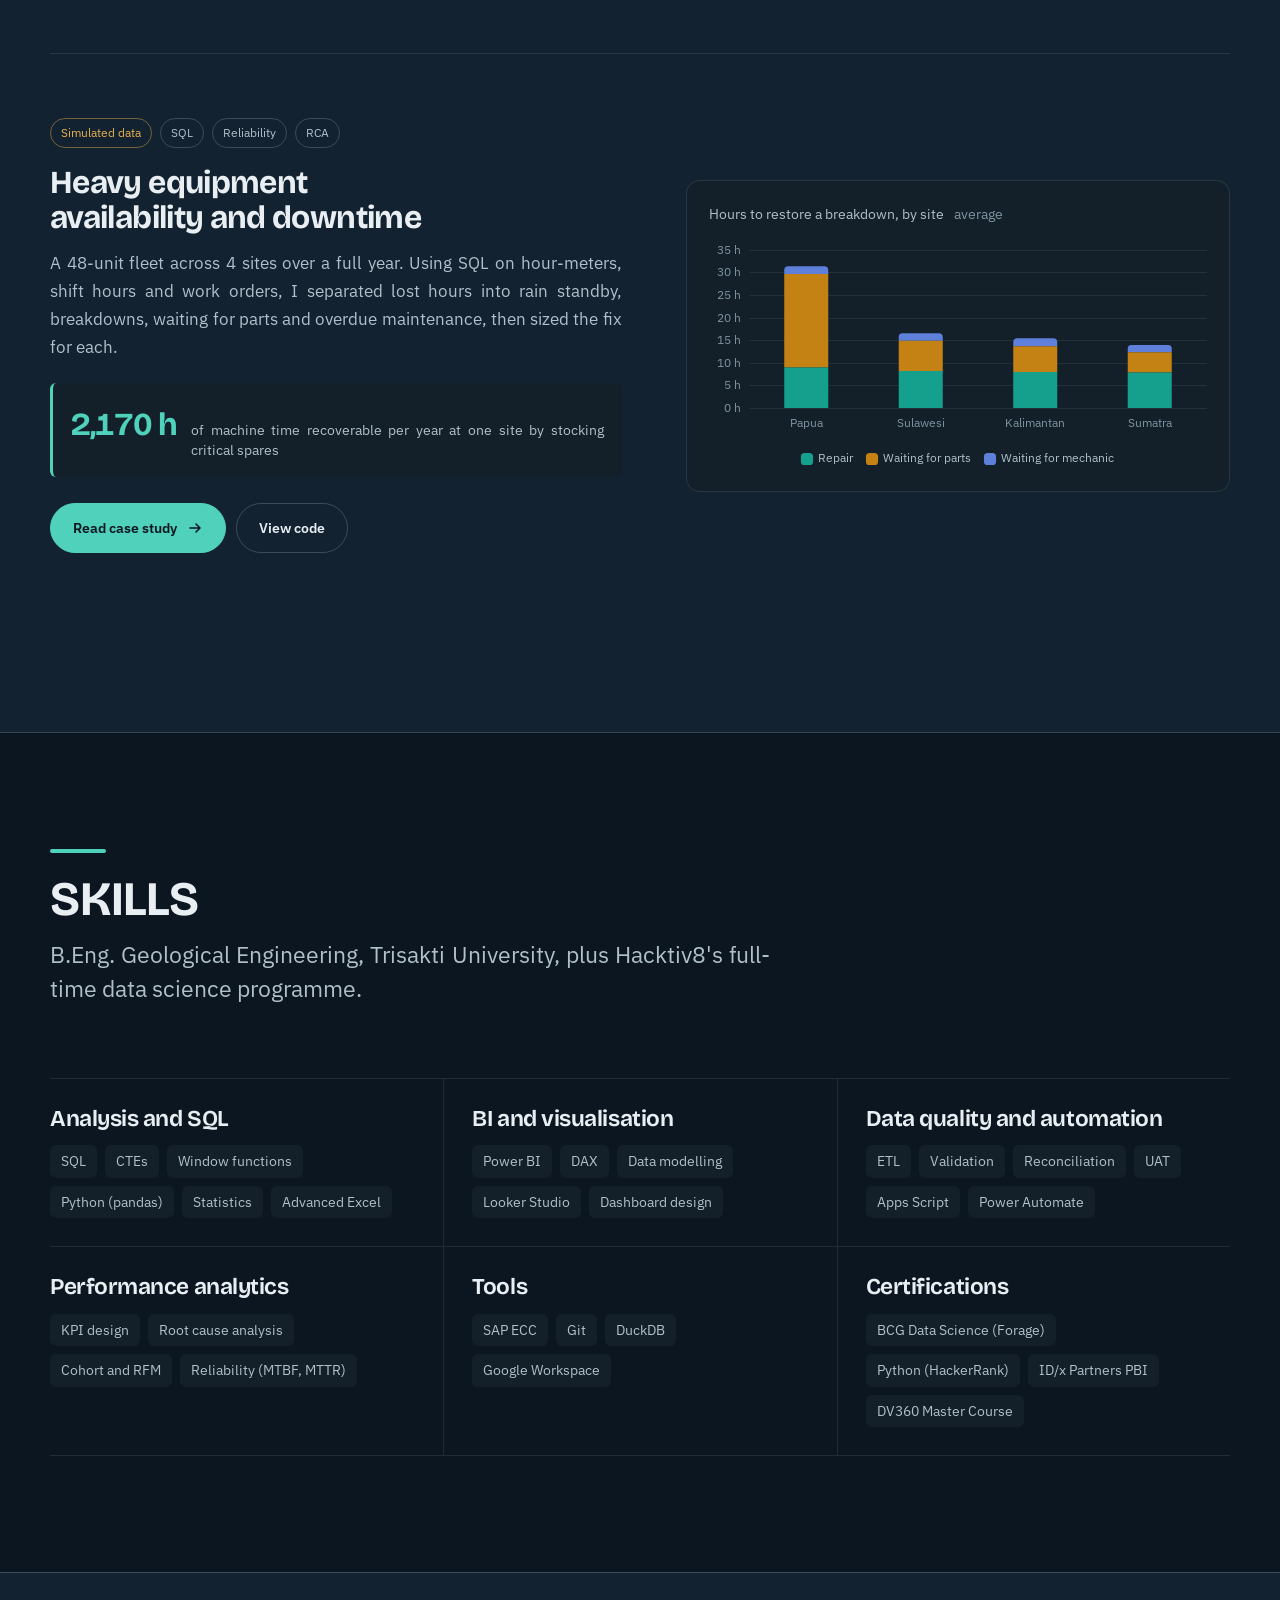
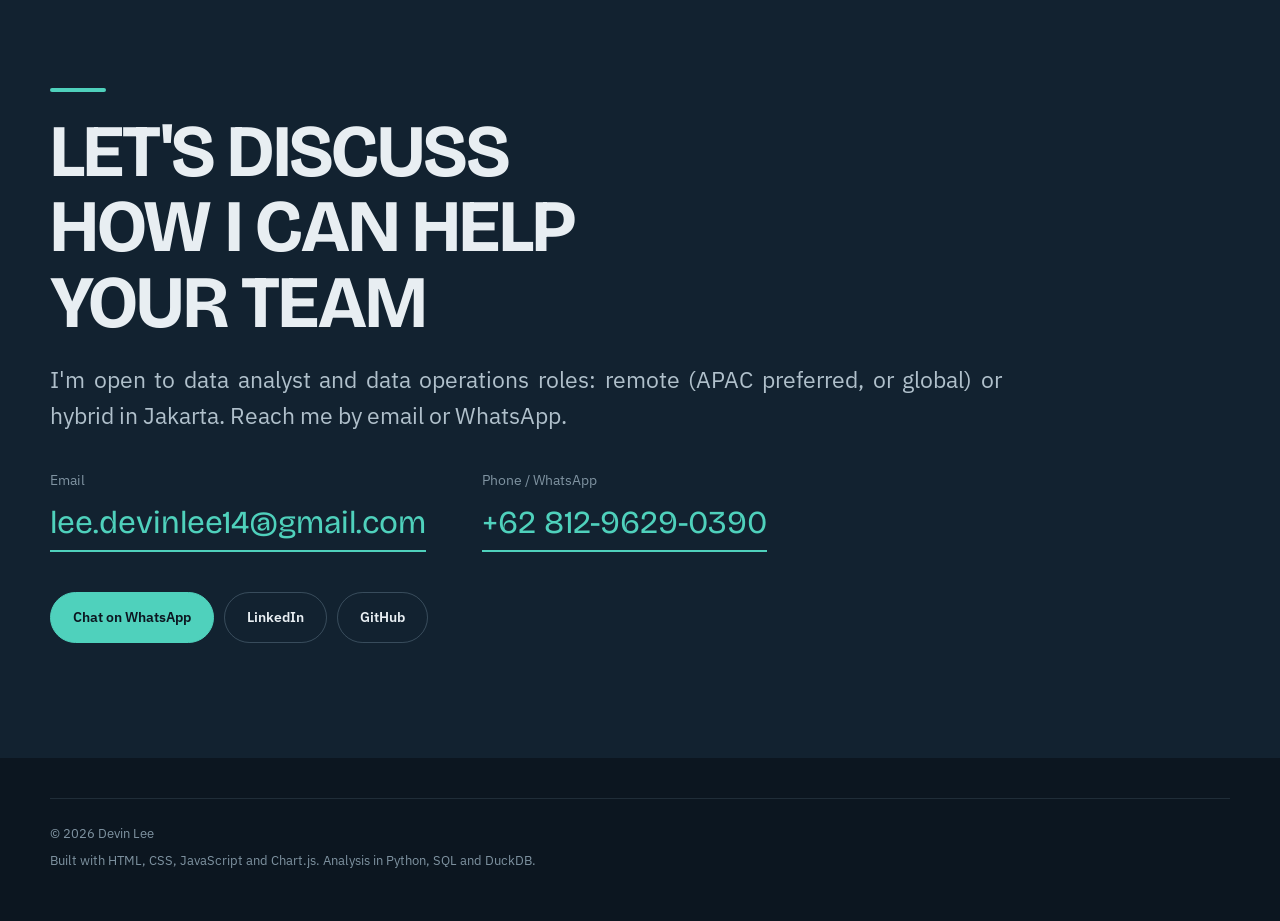
==== commit 600c2bb5: "Add heavy equipment spare parts procurement analytics project" ====
--- a/index.html
+++ b/index.html
@@ -5,7 +5,7 @@
 <meta charset="utf-8"/>
 <meta content="width=device-width, initial-scale=1" name="viewport"/>
 <title>Devin Lee | Data Analyst</title>
-<meta content="Data analyst in Jakarta: data quality, ETL automation, SQL and Power BI. Four end-to-end projects with code." name="description"/>
+<meta content="Data analyst in Jakarta: data quality, ETL automation, SQL and Power BI. Five end-to-end projects with code." name="description"/>
 <meta content="Devin Lee | Data Analyst" property="og:title"/>
 <meta content="Data analyst in Jakarta. Experience, achievements and four end-to-end projects in data quality, SQL, root cause analysis and ESG reporting." property="og:description"/>
 <meta content="website" property="og:type"/>
@@ -31,7 +31,7 @@
 <a data-id="Project" href="#projects">Projects</a>
 <a data-id="Keahlian" href="#skills">Skills</a>
 <button aria-label="Ganti bahasa ke Bahasa Indonesia" class="lang-toggle" type="button"><span class="on">EN</span><span>ID</span></button>
-      <a class="cta" data-id="Kontak" href="#contact">Contact</a>
+<a class="cta" data-id="Kontak" href="#contact">Contact</a>
 </nav>
 </div>
 </header>
@@ -168,8 +168,26 @@
 <div class="wrap">
 <div class="section-head reveal">
 <h2 data-id="Project" id="projects-title">Projects</h2>
-<p data-id="Empat analisis end-to-end, dari data mentah sampai rekomendasi. Setiap angka di situs ini dihasilkan oleh kode yang bisa Anda baca dan jalankan ulang di GitHub.">Four end-to-end analyses, from raw data to recommendation. Every number on this site is produced by code you can read and rerun on GitHub.</p>
-</div>
+<p data-id="Lima analisis end-to-end, dari data mentah sampai rekomendasi. Setiap angka di situs ini dihasilkan oleh kode yang bisa Anda baca dan jalankan ulang di GitHub.">Five end-to-end analyses, from raw data to recommendation. Every number on this site is produced by code you can read and rerun on GitHub.</p>
+</div>
+<article class="project">
+<div class="project-text reveal from-left">
+<div class="project-meta"><span class="chip sim" data-id="Data simulasi">Simulated data</span><span class="chip">SQL</span><span class="chip">Python</span><span class="chip">Procurement</span><span class="chip" data-id="Inventori">Inventory</span></div>
+<h3 data-id="Analitik procurement suku cadang alat berat"><a href="projects/procurement-spend-analytics/">Heavy equipment spare parts procurement analytics</a></h3>
+<p class="summary" data-id="Dua tahun pembelian suku cadang (USD 51 juta, 14 supplier, 420 part, 4 site) di sebuah kontraktor alat berat. Saya menganalisis spend dan kelas ABC, menilai supplier dari OTIF, kualitas, dan keandalan lead time, mengukur biaya pembelian mendesak dan di luar kontrak, menjalankan 3-way match pada invoice, serta menetapkan safety stock untuk part kritis.">Two years of spare-parts purchasing (USD 51M, 14 suppliers, 420 parts, 4 sites) for a heavy-equipment contractor. I analysed spend and ABC classes, scored suppliers on OTIF, quality and lead-time reliability, measured the cost of urgent and off-contract buying, ran a 3-way match on invoices, and set safety stock for critical parts.</p>
+<div class="result"><b class="num">~$522k</b><span data-id="penghematan per tahun yang teridentifikasi, dari kepatuhan kontrak, pengecekan invoice, dan berkurangnya pesanan mendesak">savings identified per year, from contract compliance, invoice checks and fewer urgent orders</span></div>
+<div class="project-links">
+<a class="btn primary" data-id='Baca studi kasus
+              &lt;svg aria-hidden="true" fill="none" viewbox="0 0 16 16"&gt;&lt;path d="M3 8h10M9 4l4 4-4 4" stroke="currentColor" stroke-linecap="round" stroke-linejoin="round" stroke-width="1.6"&gt;&lt;/path&gt;&lt;/svg&gt;' href="projects/procurement-spend-analytics/">Read case study
+              <svg aria-hidden="true" fill="none" viewbox="0 0 16 16"><path d="M3 8h10M9 4l4 4-4 4" stroke="currentColor" stroke-linecap="round" stroke-linejoin="round" stroke-width="1.6"></path></svg></a>
+<a class="btn" data-id="Lihat kode" href="https://github.com/devinlee14/devinlee14.github.io/tree/main/projects/procurement-spend-analytics" rel="noopener" target="_blank">View code</a>
+</div>
+</div>
+<div class="project-visual reveal from-right">
+<div class="viz-title"><span data-id="Skor kinerja supplier">Supplier performance score</span><span data-id="dari 100">out of 100</span></div>
+<div class="chart-box" style="min-height:340px"><canvas aria-label="Bar chart of supplier scores" id="mini-proc"></canvas></div>
+</div>
+</article>
 <article class="project">
 <div class="project-text reveal from-left">
 <div class="project-meta"><span class="chip sim" data-id="Data simulasi">Simulated data</span><span class="chip">Python</span><span class="chip" data-id="Kualitas data">Data quality</span><span class="chip">ESG</span></div>
--- a/assets/css/style.css
+++ b/assets/css/style.css
@@ -419,3 +419,5 @@
 .lang-toggle span.on { background: var(--surface-2); color: var(--text); }
 .lang-toggle:hover span:not(.on) { color: var(--text); }
 @media (max-width: 720px) { .lang-toggle { align-self: flex-start; margin: 14px 0 0; } }
+pre.code code { background: none; padding: 0; border-radius: 0; font-size: inherit; color: inherit; }
+table.data td.r, table.data th.r { white-space: nowrap; }
